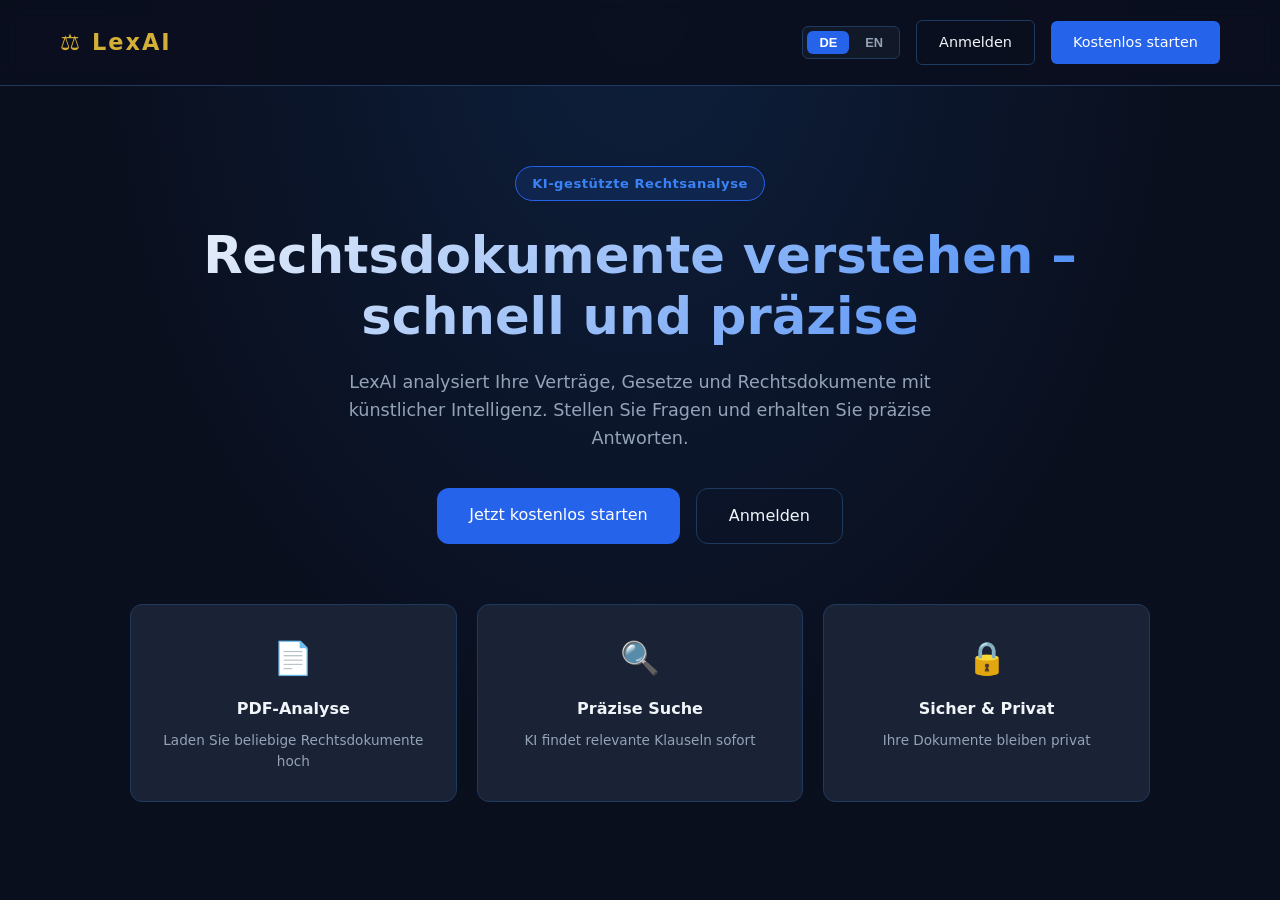
==== templates/index.html @ 5c476d56 "feat: LexAI v1.0 - Legal Document Assistant." ====
<!doctype html>
<html lang="de">
  <head>
    <meta charset="UTF-8" />
    <meta name="viewport" content="width=device-width, initial-scale=1.0" />
    <title>LexAI – Legal Document Assistant</title>
    <link rel="stylesheet" href="/static/css/style.css" />
  </head>
  <body class="landing-page">
    <nav class="nav">
      <div class="nav-logo">
        <span>⚖️</span>
        <span>LexAI</span>
      </div>
      <div class="nav-actions">
        <div class="lang-switcher">
          <button onclick="setLang('de')" id="btn-de" class="lang-btn active">
            DE
          </button>
          <button onclick="setLang('en')" id="btn-en" class="lang-btn">
            EN
          </button>
        </div>
        <a
          href="/login"
          class="btn-outline"
          data-de="Anmelden"
          data-en="Sign In"
          >Anmelden</a
        >
        <a
          href="/register"
          class="btn-primary"
          data-de="Kostenlos starten"
          data-en="Start for Free"
          >Kostenlos starten</a
        >
      </div>
    </nav>

    <main class="hero">
      <div class="hero-content">
        <span
          class="hero-badge"
          data-de="KI-gestützte Rechtsanalyse"
          data-en="AI-Powered Legal Analysis"
        >
          KI-gestützte Rechtsanalyse
        </span>
        <h1
          data-de="Rechtsdokumente verstehen – schnell und präzise"
          data-en="Understand Legal Documents – Fast and Precise"
        >
          Rechtsdokumente verstehen –<br />schnell und präzise
        </h1>
        <p
          data-de="LexAI analysiert Ihre Verträge, Gesetze und Rechtsdokumente mit künstlicher Intelligenz. Stellen Sie Fragen und erhalten Sie präzise Antworten."
          data-en="LexAI analyzes your contracts, laws, and legal documents with artificial intelligence. Ask questions and get precise answers."
        >
          LexAI analysiert Ihre Verträge, Gesetze und Rechtsdokumente mit
          künstlicher Intelligenz.
        </p>
        <div class="hero-actions">
          <a
            href="/register"
            class="btn-primary btn-large"
            data-de="Jetzt kostenlos starten"
            data-en="Start for Free Now"
          >
            Jetzt kostenlos starten
          </a>
          <a
            href="/login"
            class="btn-outline btn-large"
            data-de="Anmelden"
            data-en="Sign In"
            >Anmelden</a
          >
        </div>
      </div>

      <div class="hero-features">
        <div class="feature-card">
          <span class="feature-icon">📄</span>
          <h3 data-de="PDF-Analyse" data-en="PDF Analysis">PDF-Analyse</h3>
          <p
            data-de="Laden Sie beliebige Rechtsdokumente hoch"
            data-en="Upload any legal documents"
          >
            Laden Sie beliebige Rechtsdokumente hoch
          </p>
        </div>
        <div class="feature-card">
          <span class="feature-icon">🔍</span>
          <h3 data-de="Präzise Suche" data-en="Precise Search">
            Präzise Suche
          </h3>
          <p
            data-de="KI findet relevante Klauseln sofort"
            data-en="AI finds relevant clauses instantly"
          >
            KI findet relevante Klauseln sofort
          </p>
        </div>
        <div class="feature-card">
          <span class="feature-icon">🔒</span>
          <h3 data-de="Sicher & Privat" data-en="Secure & Private">
            Sicher & Privat
          </h3>
          <p
            data-de="Ihre Dokumente bleiben privat"
            data-en="Your documents stay private"
          >
            Ihre Dokumente bleiben privat
          </p>
        </div>
      </div>
    </main>

    <script src="/static/js/i18n.js"></script>
    <script>
      // إذا المستخدم مسجّل دخول، روّحه للـ Dashboard
      const token = localStorage.getItem("lexai_token");
      if (token) window.location.href = "/dashboard";
    </script>
  </body>
</html>
---- static/css/style.css ----
/* ═══════════════════════════════════════
   CSS Variables & Reset
═══════════════════════════════════════ */
:root {
  --bg-primary: #0a0f1e;
  --bg-secondary: #111827;
  --bg-card: #1a2235;
  --bg-hover: #1e2d45;
  --border: #1e3a5f;
  --accent: #2563eb;
  --accent-hover: #1d4ed8;
  --accent-light: #3b82f6;
  --text-primary: #f1f5f9;
  --text-secondary: #94a3b8;
  --text-muted: #475569;
  --success: #10b981;
  --error: #ef4444;
  --warning: #f59e0b;
  --gold: #d4af37;
  --radius-sm: 6px;
  --radius-md: 12px;
  --radius-lg: 20px;
  --shadow: 0 4px 24px rgba(0, 0, 0, 0.4);
  --font: "Segoe UI", system-ui, sans-serif;
}

*,
*::before,
*::after {
  margin: 0;
  padding: 0;
  box-sizing: border-box;
}

body {
  font-family: var(--font);
  background: var(--bg-primary);
  color: var(--text-primary);
  min-height: 100vh;
  line-height: 1.6;
}

/* ═══════════════════════════════════════
   Buttons
═══════════════════════════════════════ */
.btn-primary {
  background: var(--accent);
  color: white;
  padding: 10px 22px;
  border-radius: var(--radius-sm);
  border: none;
  cursor: pointer;
  font-size: 0.9rem;
  font-weight: 500;
  text-decoration: none;
  display: inline-block;
  transition:
    background 0.2s,
    transform 0.1s;
}
.btn-primary:hover {
  background: var(--accent-hover);
}
.btn-primary:active {
  transform: scale(0.98);
}
.btn-primary.btn-full {
  width: 100%;
  text-align: center;
  padding: 13px;
}
.btn-primary.btn-large {
  padding: 14px 32px;
  font-size: 1rem;
  border-radius: var(--radius-md);
}

.btn-outline {
  background: transparent;
  color: var(--text-primary);
  padding: 10px 22px;
  border-radius: var(--radius-sm);
  border: 1px solid var(--border);
  cursor: pointer;
  font-size: 0.9rem;
  text-decoration: none;
  display: inline-block;
  transition:
    border-color 0.2s,
    background 0.2s;
}
.btn-outline:hover {
  border-color: var(--accent-light);
  background: var(--bg-hover);
}
.btn-outline.btn-large {
  padding: 14px 32px;
  font-size: 1rem;
  border-radius: var(--radius-md);
}

/* ═══════════════════════════════════════
   Language Switcher
═══════════════════════════════════════ */
.lang-switcher {
  display: flex;
  gap: 4px;
  background: var(--bg-secondary);
  padding: 4px;
  border-radius: var(--radius-sm);
  border: 1px solid var(--border);
}
.lang-btn {
  background: transparent;
  border: none;
  color: var(--text-secondary);
  padding: 4px 12px;
  border-radius: var(--radius-sm);
  cursor: pointer;
  font-size: 0.8rem;
  font-weight: 600;
  transition: all 0.2s;
}
.lang-btn.active {
  background: var(--accent);
  color: white;
}

/* ═══════════════════════════════════════
   Auth Pages
═══════════════════════════════════════ */
.auth-page {
  display: flex;
  align-items: center;
  justify-content: center;
  min-height: 100vh;
  background: radial-gradient(
    ellipse at top,
    #0d1f3c 0%,
    var(--bg-primary) 70%
  );
}

.auth-container {
  width: 100%;
  max-width: 420px;
  padding: 24px;
}

.auth-logo {
  text-align: center;
  margin-bottom: 32px;
}
.auth-logo .logo-icon {
  font-size: 3rem;
  display: block;
  margin-bottom: 8px;
}
.auth-logo h1 {
  font-size: 2rem;
  font-weight: 700;
  color: var(--gold);
  letter-spacing: 2px;
}
.auth-subtitle {
  color: var(--text-secondary);
  font-size: 0.9rem;
  margin-top: 6px;
}

.auth-card {
  background: var(--bg-card);
  border-radius: var(--radius-lg);
  padding: 32px;
  border: 1px solid var(--border);
  box-shadow: var(--shadow);
}

.auth-card h2 {
  font-size: 1.4rem;
  margin-bottom: 24px;
  color: var(--text-primary);
}

.auth-card .lang-switcher {
  margin-bottom: 20px;
}

/* Form */
.form-group {
  margin-bottom: 18px;
}
.form-group label {
  display: block;
  font-size: 0.85rem;
  color: var(--text-secondary);
  margin-bottom: 6px;
  font-weight: 500;
}
.form-group input,
.form-group select {
  width: 100%;
  background: var(--bg-secondary);
  border: 1px solid var(--border);
  border-radius: var(--radius-sm);
  padding: 11px 14px;
  color: var(--text-primary);
  font-size: 0.95rem;
  outline: none;
  transition: border-color 0.2s;
}
.form-group input:focus,
.form-group select:focus {
  border-color: var(--accent-light);
}
.form-group small {
  color: var(--text-muted);
  font-size: 0.78rem;
  margin-top: 4px;
  display: block;
}

.input-password {
  position: relative;
}
.input-password input {
  padding-right: 44px;
}
.toggle-pass {
  position: absolute;
  right: 12px;
  top: 50%;
  transform: translateY(-50%);
  background: none;
  border: none;
  cursor: pointer;
  font-size: 1rem;
}

.auth-link {
  text-align: center;
  margin-top: 20px;
  font-size: 0.88rem;
  color: var(--text-secondary);
}
.auth-link a {
  color: var(--accent-light);
  text-decoration: none;
  margin-right: 4px;
}

/* Alerts */
.alert {
  padding: 12px 16px;
  border-radius: var(--radius-sm);
  font-size: 0.88rem;
  margin-bottom: 16px;
}
.alert-error {
  background: rgba(239, 68, 68, 0.15);
  border: 1px solid var(--error);
  color: #fca5a5;
}
.alert-success {
  background: rgba(16, 185, 129, 0.15);
  border: 1px solid var(--success);
  color: #6ee7b7;
}
.hidden {
  display: none !important;
}

/* ═══════════════════════════════════════
   Landing Page
═══════════════════════════════════════ */
.landing-page {
  background: radial-gradient(
    ellipse at top,
    #0d1f3c 0%,
    var(--bg-primary) 60%
  );
}

.nav {
  display: flex;
  align-items: center;
  justify-content: space-between;
  padding: 20px 60px;
  border-bottom: 1px solid var(--border);
  position: sticky;
  top: 0;
  background: rgba(10, 15, 30, 0.9);
  backdrop-filter: blur(10px);
  z-index: 100;
}
.nav-logo {
  display: flex;
  align-items: center;
  gap: 10px;
  font-size: 1.4rem;
  font-weight: 700;
  color: var(--gold);
  letter-spacing: 2px;
}
.nav-actions {
  display: flex;
  align-items: center;
  gap: 16px;
}

.hero {
  max-width: 1100px;
  margin: 0 auto;
  padding: 80px 40px;
}
.hero-content {
  text-align: center;
  margin-bottom: 60px;
}

.hero-badge {
  display: inline-block;
  background: rgba(37, 99, 235, 0.15);
  border: 1px solid var(--accent);
  color: var(--accent-light);
  padding: 6px 16px;
  border-radius: 100px;
  font-size: 0.82rem;
  font-weight: 600;
  margin-bottom: 24px;
  letter-spacing: 0.5px;
}

.hero-content h1 {
  font-size: 3.2rem;
  font-weight: 800;
  line-height: 1.2;
  margin-bottom: 20px;
  background: linear-gradient(135deg, var(--text-primary), var(--accent-light));
  -webkit-background-clip: text;
  -webkit-text-fill-color: transparent;
}
.hero-content p {
  font-size: 1.1rem;
  color: var(--text-secondary);
  max-width: 600px;
  margin: 0 auto 36px;
}
.hero-actions {
  display: flex;
  gap: 16px;
  justify-content: center;
  flex-wrap: wrap;
}

.hero-features {
  display: grid;
  grid-template-columns: repeat(3, 1fr);
  gap: 20px;
}
.feature-card {
  background: var(--bg-card);
  border: 1px solid var(--border);
  border-radius: var(--radius-md);
  padding: 28px;
  text-align: center;
  transition:
    border-color 0.2s,
    transform 0.2s;
}
.feature-card:hover {
  border-color: var(--accent);
  transform: translateY(-3px);
}
.feature-icon {
  font-size: 2rem;
  display: block;
  margin-bottom: 12px;
}
.feature-card h3 {
  font-size: 1rem;
  margin-bottom: 8px;
}
.feature-card p {
  font-size: 0.85rem;
  color: var(--text-secondary);
}

/* ═══════════════════════════════════════
   Dashboard
═══════════════════════════════════════ */
.dashboard-page {
  display: flex;
  height: 100vh;
  overflow: hidden;
}

/* Sidebar */
.sidebar {
  width: 280px;
  min-width: 280px;
  background: var(--bg-secondary);
  border-right: 1px solid var(--border);
  display: flex;
  flex-direction: column;
  height: 100vh;
  overflow: hidden;
}

.sidebar-logo {
  display: flex;
  align-items: center;
  gap: 10px;
  padding: 20px 20px 16px;
  font-size: 1.2rem;
  font-weight: 700;
  color: var(--gold);
  letter-spacing: 2px;
  border-bottom: 1px solid var(--border);
}

.sidebar-section {
  padding: 16px 12px;
}

.btn-new-chat {
  display: flex;
  align-items: center;
  gap: 8px;
  width: 100%;
  background: var(--accent);
  border: none;
  border-radius: var(--radius-sm);
  padding: 10px 16px;
  color: white;
  cursor: pointer;
  font-size: 0.9rem;
  font-weight: 500;
  transition: background 0.2s;
}
.btn-new-chat:hover {
  background: var(--accent-hover);
}

.sidebar-label {
  font-size: 0.72rem;
  font-weight: 600;
  color: var(--text-muted);
  text-transform: uppercase;
  letter-spacing: 1px;
  margin-bottom: 8px;
}

.session-item {
  display: flex;
  align-items: center;
  gap: 8px;
  padding: 9px 12px;
  border-radius: var(--radius-sm);
  cursor: pointer;
  transition: background 0.15s;
  font-size: 0.85rem;
}
.session-item:hover {
  background: var(--bg-hover);
}
.session-item.active {
  background: var(--bg-hover);
  border-right: 2px solid var(--accent);
}
.session-icon {
  font-size: 0.9rem;
  opacity: 0.7;
}
.session-title {
  flex: 1;
  overflow: hidden;
  text-overflow: ellipsis;
  white-space: nowrap;
}
.btn-del-session {
  background: none;
  border: none;
  color: var(--text-muted);
  cursor: pointer;
  font-size: 1rem;
  opacity: 0;
  transition: opacity 0.15s;
}
.session-item:hover .btn-del-session {
  opacity: 1;
}
.no-sessions {
  color: var(--text-muted);
  font-size: 0.82rem;
  padding: 4px 12px;
}

.sidebar-footer {
  margin-top: auto;
  padding: 16px;
  border-top: 1px solid var(--border);
}
.user-info {
  display: flex;
  align-items: center;
  gap: 10px;
  margin-bottom: 12px;
}
.user-avatar {
  font-size: 1.5rem;
}
.user-name {
  font-size: 0.88rem;
  font-weight: 600;
}
.user-email {
  font-size: 0.75rem;
  color: var(--text-muted);
}

.sidebar-actions {
  display: flex;
  align-items: center;
  gap: 6px;
}
.lang-btn-sm {
  background: var(--bg-card);
  border: 1px solid var(--border);
  color: var(--text-secondary);
  padding: 4px 10px;
  border-radius: var(--radius-sm);
  cursor: pointer;
  font-size: 0.75rem;
  font-weight: 600;
  transition: all 0.2s;
}
.lang-btn-sm.active {
  background: var(--accent);
  color: white;
  border-color: var(--accent);
}
.btn-logout {
  background: var(--bg-card);
  border: 1px solid var(--border);
  color: var(--error);
  padding: 5px 10px;
  border-radius: var(--radius-sm);
  cursor: pointer;
  font-size: 0.9rem;
  margin-right: auto;
  transition: background 0.2s;
}
.btn-logout:hover {
  background: rgba(239, 68, 68, 0.1);
}

/* Main Content */
.main-content {
  flex: 1;
  display: flex;
  overflow: hidden;
}

/* Documents Panel */
.docs-panel {
  width: 300px;
  min-width: 300px;
  background: var(--bg-card);
  border-right: 1px solid var(--border);
  display: flex;
  flex-direction: column;
  overflow: hidden;
}

.docs-header {
  display: flex;
  align-items: center;
  gap: 8px;
  padding: 16px;
  border-bottom: 1px solid var(--border);
}
.docs-header h3 {
  flex: 1;
  font-size: 0.95rem;
}

.btn-upload {
  display: flex;
  align-items: center;
  gap: 4px;
  background: var(--accent);
  color: white;
  padding: 6px 14px;
  border-radius: var(--radius-sm);
  cursor: pointer;
  font-size: 0.8rem;
  font-weight: 500;
  transition: background 0.2s;
}
.btn-upload:hover {
  background: var(--accent-hover);
}

.upload-progress {
  padding: 12px 16px;
  border-bottom: 1px solid var(--border);
}
.progress-bar {
  background: var(--bg-secondary);
  border-radius: 100px;
  height: 4px;
  overflow: hidden;
  margin-bottom: 6px;
}
.progress-fill {
  background: var(--accent);
  height: 100%;
  width: 0%;
  transition: width 0.4s ease;
  border-radius: 100px;
}
#progress-text {
  font-size: 0.78rem;
  color: var(--text-secondary);
}

.documents-list {
  flex: 1;
  overflow-y: auto;
  padding: 8px;
}

.doc-item {
  display: flex;
  align-items: center;
  justify-content: space-between;
  padding: 10px 12px;
  border-radius: var(--radius-sm);
  margin-bottom: 4px;
  transition: background 0.15s;
}
.doc-item:hover {
  background: var(--bg-hover);
}
.doc-info {
  display: flex;
  align-items: center;
  gap: 10px;
  flex: 1;
  overflow: hidden;
}
.doc-icon {
  font-size: 1.2rem;
}
.doc-name {
  font-size: 0.82rem;
  white-space: nowrap;
  overflow: hidden;
  text-overflow: ellipsis;
}
.doc-meta {
  font-size: 0.72rem;
  color: var(--text-muted);
  margin-top: 2px;
}
.btn-delete {
  background: none;
  border: none;
  cursor: pointer;
  font-size: 1rem;
  opacity: 0;
  transition: opacity 0.15s;
  padding: 4px;
}
.doc-item:hover .btn-delete {
  opacity: 1;
}

.empty-state {
  text-align: center;
  padding: 40px 20px;
  color: var(--text-muted);
  font-size: 0.85rem;
}
.empty-state span {
  font-size: 2rem;
  display: block;
  margin-bottom: 8px;
  opacity: 0.5;
}

/* Chat Panel */
.chat-panel {
  flex: 1;
  display: flex;
  flex-direction: column;
  overflow: hidden;
}

.chat-header {
  display: flex;
  align-items: center;
  justify-content: space-between;
  padding: 16px 24px;
  border-bottom: 1px solid var(--border);
}
.chat-header h2 {
  font-size: 1rem;
  font-weight: 600;
}
.powered-by {
  font-size: 0.75rem;
  color: var(--text-muted);
}

.chat-messages {
  flex: 1;
  overflow-y: auto;
  padding: 24px;
  scrollbar-width: thin;
  scrollbar-color: var(--border) transparent;
}

.welcome-message {
  text-align: center;
  padding: 60px 20px;
  color: var(--text-secondary);
}
.welcome-icon {
  font-size: 3rem;
  display: block;
  margin-bottom: 16px;
}
.welcome-message h3 {
  font-size: 1.2rem;
  margin-bottom: 8px;
  color: var(--text-primary);
}
.welcome-message p {
  font-size: 0.9rem;
}

/* Messages */
.message {
  display: flex;
  margin-bottom: 20px;
}
.user-message {
  justify-content: flex-end;
}
.assistant-message {
  justify-content: flex-start;
}

.message-bubble {
  max-width: 72%;
  padding: 14px 18px;
  border-radius: var(--radius-md);
  font-size: 0.92rem;
  line-height: 1.7;
}
.user-message .message-bubble {
  background: var(--accent);
  border-radius: var(--radius-md) var(--radius-md) 4px var(--radius-md);
}
.assistant-message .message-bubble {
  background: var(--bg-card);
  border: 1px solid var(--border);
  border-radius: var(--radius-md) var(--radius-md) var(--radius-md) 4px;
}

.sources {
  display: flex;
  align-items: center;
  gap: 6px;
  margin-top: 10px;
  padding-top: 10px;
  border-top: 1px solid var(--border);
  font-size: 0.75rem;
  color: var(--accent-light);
}

/* Typing */
.typing-dots {
  display: flex;
  gap: 4px;
  padding: 4px 0;
}
.typing-dots span {
  width: 6px;
  height: 6px;
  background: var(--text-muted);
  border-radius: 50%;
  animation: typing 1.2s infinite;
}
.typing-dots span:nth-child(2) {
  animation-delay: 0.2s;
}
.typing-dots span:nth-child(3) {
  animation-delay: 0.4s;
}
@keyframes typing {
  0%,
  100% {
    opacity: 0.3;
    transform: scale(0.8);
  }
  50% {
    opacity: 1;
    transform: scale(1.1);
  }
}

/* Chat Input */
.chat-input-area {
  padding: 16px 24px;
  border-top: 1px solid var(--border);
  background: var(--bg-secondary);
}
.input-wrapper {
  display: flex;
  align-items: flex-end;
  gap: 10px;
  background: var(--bg-card);
  border: 1px solid var(--border);
  border-radius: var(--radius-md);
  padding: 10px 14px;
  transition: border-color 0.2s;
}
.input-wrapper:focus-within {
  border-color: var(--accent-light);
}

#question-input {
  flex: 1;
  background: none;
  border: none;
  color: var(--text-primary);
  font-size: 0.95rem;
  resize: none;
  outline: none;
  max-height: 150px;
  font-family: var(--font);
  line-height: 1.5;
}
#send-btn {
  background: var(--accent);
  border: none;
  border-radius: var(--radius-sm);
  width: 36px;
  height: 36px;
  cursor: pointer;
  color: white;
  font-size: 1rem;
  transition: background 0.2s;
  flex-shrink: 0;
}
#send-btn:hover {
  background: var(--accent-hover);
}
#send-btn:disabled {
  background: var(--text-muted);
  cursor: not-allowed;
}

.disclaimer {
  font-size: 0.72rem;
  color: var(--text-muted);
  text-align: center;
  margin-top: 8px;
}

/* ═══════════════════════════════════════
   Responsive
═══════════════════════════════════════ */
@media (max-width: 1024px) {
  .docs-panel {
    width: 240px;
    min-width: 240px;
  }
  .sidebar {
    width: 240px;
    min-width: 240px;
  }
}
@media (max-width: 768px) {
  .hero-content h1 {
    font-size: 2rem;
  }
  .hero-features {
    grid-template-columns: 1fr;
  }
  .nav {
    padding: 16px 24px;
  }
  .docs-panel {
    display: none;
  }
  .sidebar {
    width: 100%;
    position: absolute;
    z-index: 50;
  }
}
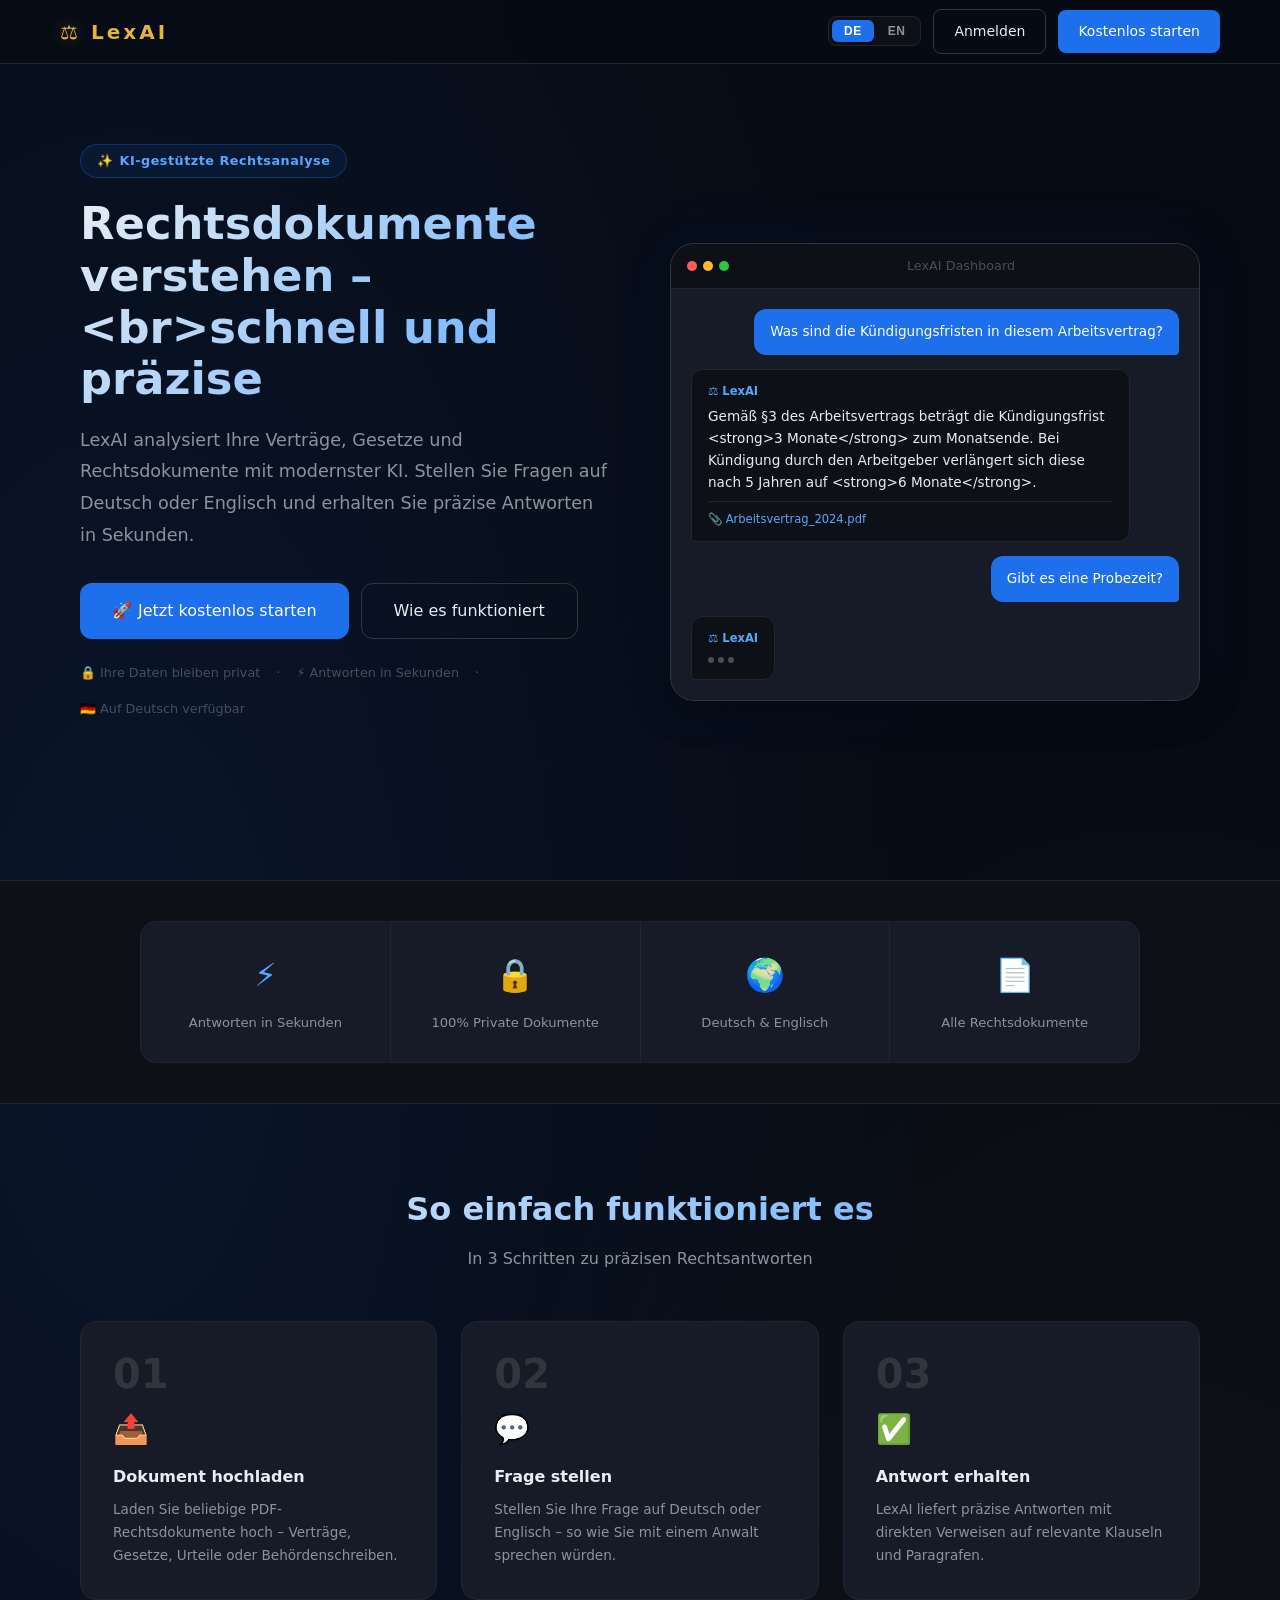
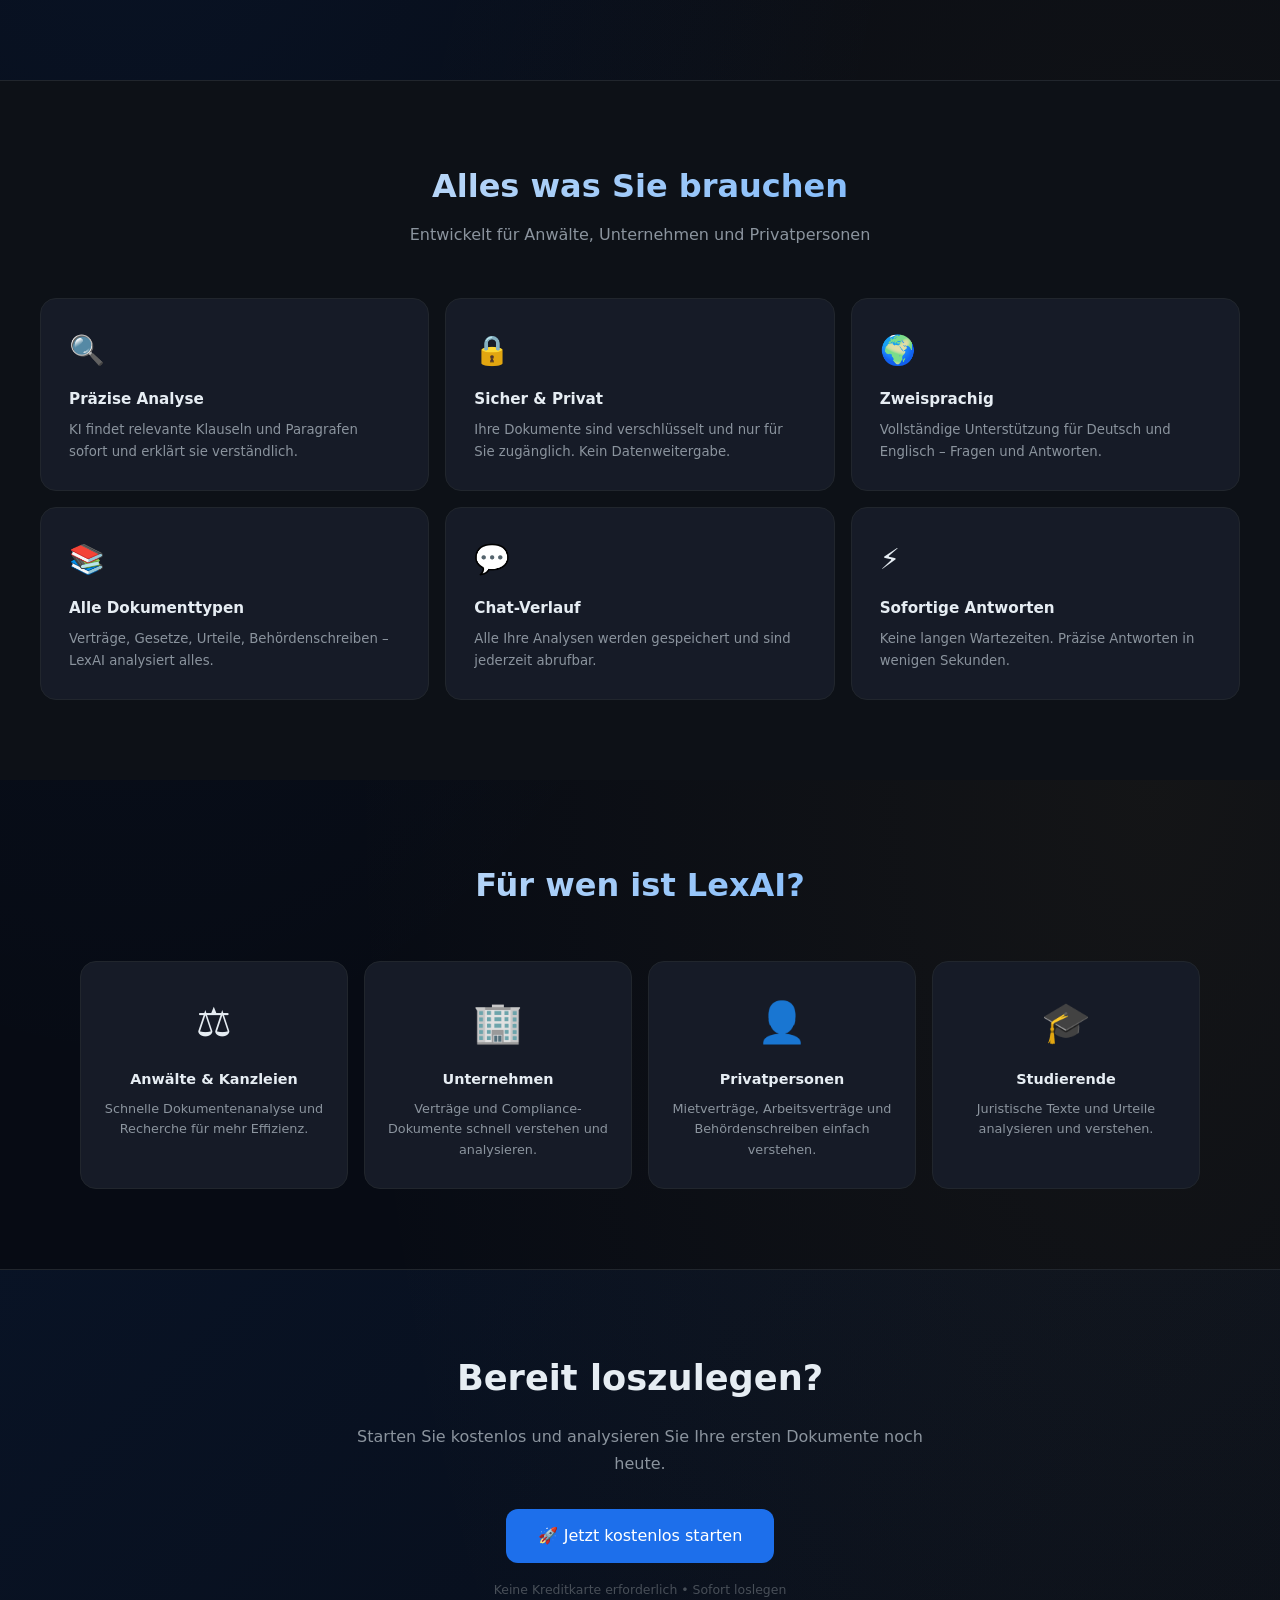
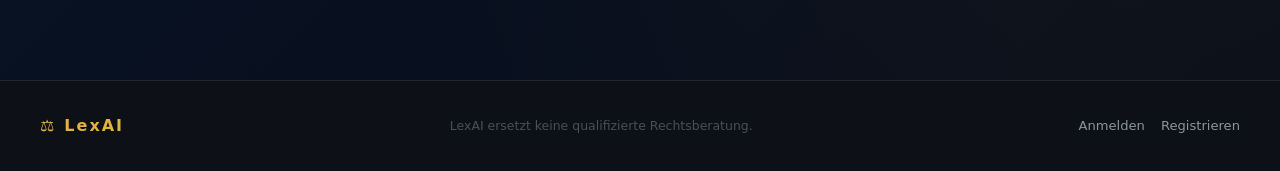
==== commit 6c81609f: "feat: new professional landing page" ====
--- a/templates/index.html
+++ b/templates/index.html
@@ -3,15 +3,21 @@
   <head>
     <meta charset="UTF-8" />
     <meta name="viewport" content="width=device-width, initial-scale=1.0" />
-    <title>LexAI – Legal Document Assistant</title>
+    <title>LexAI – KI-gestützte Rechtsanalyse</title>
+    <meta
+      name="description"
+      content="LexAI analysiert Ihre Rechtsdokumente mit KI. Stellen Sie Fragen zu Verträgen, Gesetzen und rechtlichen Dokumenten."
+    />
     <link rel="stylesheet" href="/static/css/style.css" />
+    <link rel="icon" href="/favicon.ico" />
   </head>
   <body class="landing-page">
+    <!-- ═══ NAV ═══ -->
     <nav class="nav">
-      <div class="nav-logo">
+      <a class="nav-logo" href="/">
         <span>⚖️</span>
         <span>LexAI</span>
-      </div>
+      </a>
       <div class="nav-actions">
         <div class="lang-switcher">
           <button onclick="setLang('de')" id="btn-de" class="lang-btn active">
@@ -38,84 +44,418 @@
       </div>
     </nav>
 
-    <main class="hero">
+    <!-- ═══ HERO ═══ -->
+    <section class="hero">
       <div class="hero-content">
-        <span
-          class="hero-badge"
-          data-de="KI-gestützte Rechtsanalyse"
-          data-en="AI-Powered Legal Analysis"
-        >
-          KI-gestützte Rechtsanalyse
-        </span>
+        <div class="hero-badge">
+          <span>✨</span>
+          <span
+            data-de="KI-gestützte Rechtsanalyse"
+            data-en="AI-Powered Legal Analysis"
+          >
+            KI-gestützte Rechtsanalyse
+          </span>
+        </div>
+
         <h1
-          data-de="Rechtsdokumente verstehen – schnell und präzise"
-          data-en="Understand Legal Documents – Fast and Precise"
+          data-de="Rechtsdokumente verstehen –<br>schnell und präzise"
+          data-en="Understand Legal Documents –<br>Fast and Precise"
         >
           Rechtsdokumente verstehen –<br />schnell und präzise
         </h1>
-        <p
-          data-de="LexAI analysiert Ihre Verträge, Gesetze und Rechtsdokumente mit künstlicher Intelligenz. Stellen Sie Fragen und erhalten Sie präzise Antworten."
-          data-en="LexAI analyzes your contracts, laws, and legal documents with artificial intelligence. Ask questions and get precise answers."
+
+        <p
+          data-de="LexAI analysiert Ihre Verträge, Gesetze und Rechtsdokumente mit modernster KI. Stellen Sie Fragen auf Deutsch oder Englisch und erhalten Sie präzise Antworten in Sekunden."
+          data-en="LexAI analyzes your contracts, laws, and legal documents with cutting-edge AI. Ask questions in German or English and get precise answers in seconds."
         >
           LexAI analysiert Ihre Verträge, Gesetze und Rechtsdokumente mit
-          künstlicher Intelligenz.
-        </p>
+          modernster KI. Stellen Sie Fragen auf Deutsch oder Englisch und
+          erhalten Sie präzise Antworten in Sekunden.
+        </p>
+
         <div class="hero-actions">
-          <a
-            href="/register"
-            class="btn-primary btn-large"
-            data-de="Jetzt kostenlos starten"
-            data-en="Start for Free Now"
-          >
-            Jetzt kostenlos starten
+          <a href="/register" class="btn-primary btn-large">
+            <span>🚀</span>
+            <span
+              data-de="Jetzt kostenlos starten"
+              data-en="Start for Free Now"
+            >
+              Jetzt kostenlos starten
+            </span>
           </a>
           <a
-            href="/login"
+            href="#how-it-works"
             class="btn-outline btn-large"
-            data-de="Anmelden"
-            data-en="Sign In"
-            >Anmelden</a
-          >
-        </div>
-      </div>
-
-      <div class="hero-features">
-        <div class="feature-card">
-          <span class="feature-icon">📄</span>
-          <h3 data-de="PDF-Analyse" data-en="PDF Analysis">PDF-Analyse</h3>
-          <p
-            data-de="Laden Sie beliebige Rechtsdokumente hoch"
-            data-en="Upload any legal documents"
-          >
-            Laden Sie beliebige Rechtsdokumente hoch
-          </p>
-        </div>
-        <div class="feature-card">
-          <span class="feature-icon">🔍</span>
-          <h3 data-de="Präzise Suche" data-en="Precise Search">
-            Präzise Suche
-          </h3>
-          <p
-            data-de="KI findet relevante Klauseln sofort"
-            data-en="AI finds relevant clauses instantly"
-          >
-            KI findet relevante Klauseln sofort
-          </p>
-        </div>
-        <div class="feature-card">
-          <span class="feature-icon">🔒</span>
+            data-de="Wie es funktioniert"
+            data-en="How it works"
+          >
+            Wie es funktioniert
+          </a>
+        </div>
+
+        <div class="hero-trust">
+          <span
+            data-de="🔒 Ihre Daten bleiben privat"
+            data-en="🔒 Your data stays private"
+          >
+            🔒 Ihre Daten bleiben privat
+          </span>
+          <span>·</span>
+          <span
+            data-de="⚡ Antworten in Sekunden"
+            data-en="⚡ Answers in seconds"
+          >
+            ⚡ Antworten in Sekunden
+          </span>
+          <span>·</span>
+          <span
+            data-de="🇩🇪 Auf Deutsch verfügbar"
+            data-en="🇩🇪 Available in German"
+          >
+            🇩🇪 Auf Deutsch verfügbar
+          </span>
+        </div>
+      </div>
+
+      <!-- Demo Preview -->
+      <div class="hero-demo">
+        <div class="demo-window">
+          <div class="demo-topbar">
+            <div class="demo-dots"><span></span><span></span><span></span></div>
+            <span class="demo-title">LexAI Dashboard</span>
+          </div>
+          <div class="demo-content">
+            <div class="demo-message user">
+              <span
+                data-de="Was sind die Kündigungsfristen in diesem Arbeitsvertrag?"
+                data-en="What are the notice periods in this employment contract?"
+              >
+                Was sind die Kündigungsfristen in diesem Arbeitsvertrag?
+              </span>
+            </div>
+            <div class="demo-message bot">
+              <div class="demo-bot-header">⚖️ LexAI</div>
+              <span
+                data-de="Gemäß §3 des Arbeitsvertrags beträgt die Kündigungsfrist <strong>3 Monate</strong> zum Monatsende. Bei Kündigung durch den Arbeitgeber verlängert sich diese nach 5 Jahren auf <strong>6 Monate</strong>."
+                data-en="According to §3 of the employment contract, the notice period is <strong>3 months</strong> to the end of the month. If terminated by the employer, this extends to <strong>6 months</strong> after 5 years."
+              >
+                Gemäß §3 des Arbeitsvertrags beträgt die Kündigungsfrist
+                <strong>3 Monate</strong> zum Monatsende.
+              </span>
+              <div class="demo-source">📎 Arbeitsvertrag_2024.pdf</div>
+            </div>
+            <div class="demo-message user">
+              <span
+                data-de="Gibt es eine Probezeit?"
+                data-en="Is there a probationary period?"
+              >
+                Gibt es eine Probezeit?
+              </span>
+            </div>
+            <div class="demo-message bot typing">
+              <div class="demo-bot-header">⚖️ LexAI</div>
+              <div class="demo-typing">
+                <span></span><span></span><span></span>
+              </div>
+            </div>
+          </div>
+        </div>
+      </div>
+    </section>
+
+    <!-- ═══ STATS ═══ -->
+    <section class="stats-section">
+      <div class="stats-grid">
+        <div class="stat-item">
+          <span class="stat-number">⚡</span>
+          <span
+            class="stat-label"
+            data-de="Antworten in Sekunden"
+            data-en="Answers in seconds"
+          >
+            Antworten in Sekunden
+          </span>
+        </div>
+        <div class="stat-item">
+          <span class="stat-number">🔒</span>
+          <span
+            class="stat-label"
+            data-de="100% Private Dokumente"
+            data-en="100% Private Documents"
+          >
+            100% Private Dokumente
+          </span>
+        </div>
+        <div class="stat-item">
+          <span class="stat-number">🌍</span>
+          <span
+            class="stat-label"
+            data-de="Deutsch & Englisch"
+            data-en="German & English"
+          >
+            Deutsch & Englisch
+          </span>
+        </div>
+        <div class="stat-item">
+          <span class="stat-number">📄</span>
+          <span
+            class="stat-label"
+            data-de="Alle Rechtsdokumente"
+            data-en="All Legal Documents"
+          >
+            Alle Rechtsdokumente
+          </span>
+        </div>
+      </div>
+    </section>
+
+    <!-- ═══ HOW IT WORKS ═══ -->
+    <section class="how-section" id="how-it-works">
+      <div class="section-header">
+        <h2 data-de="So einfach funktioniert es" data-en="It's this simple">
+          So einfach funktioniert es
+        </h2>
+        <p
+          data-de="In 3 Schritten zu präzisen Rechtsantworten"
+          data-en="3 steps to precise legal answers"
+        >
+          In 3 Schritten zu präzisen Rechtsantworten
+        </p>
+      </div>
+
+      <div class="steps-grid">
+        <div class="step-card">
+          <div class="step-number">01</div>
+          <div class="step-icon">📤</div>
+          <h3 data-de="Dokument hochladen" data-en="Upload Document">
+            Dokument hochladen
+          </h3>
+          <p
+            data-de="Laden Sie beliebige PDF-Rechtsdokumente hoch – Verträge, Gesetze, Urteile oder Behördenschreiben."
+            data-en="Upload any PDF legal documents – contracts, laws, judgments, or official letters."
+          >
+            Laden Sie beliebige PDF-Rechtsdokumente hoch.
+          </p>
+        </div>
+        <div class="step-card">
+          <div class="step-number">02</div>
+          <div class="step-icon">💬</div>
+          <h3 data-de="Frage stellen" data-en="Ask a Question">
+            Frage stellen
+          </h3>
+          <p
+            data-de="Stellen Sie Ihre Frage auf Deutsch oder Englisch – so wie Sie mit einem Anwalt sprechen würden."
+            data-en="Ask your question in German or English – just like talking to a lawyer."
+          >
+            Stellen Sie Ihre Frage auf Deutsch oder Englisch.
+          </p>
+        </div>
+        <div class="step-card">
+          <div class="step-number">03</div>
+          <div class="step-icon">✅</div>
+          <h3 data-de="Antwort erhalten" data-en="Get Your Answer">
+            Antwort erhalten
+          </h3>
+          <p
+            data-de="LexAI liefert präzise Antworten mit direkten Verweisen auf relevante Klauseln und Paragrafen."
+            data-en="LexAI delivers precise answers with direct references to relevant clauses and paragraphs."
+          >
+            LexAI liefert präzise Antworten mit Quellenangaben.
+          </p>
+        </div>
+      </div>
+    </section>
+
+    <!-- ═══ FEATURES ═══ -->
+    <section class="features-section">
+      <div class="section-header">
+        <h2 data-de="Alles was Sie brauchen" data-en="Everything you need">
+          Alles was Sie brauchen
+        </h2>
+        <p
+          data-de="Entwickelt für Anwälte, Unternehmen und Privatpersonen"
+          data-en="Built for lawyers, businesses, and individuals"
+        >
+          Entwickelt für Anwälte, Unternehmen und Privatpersonen
+        </p>
+      </div>
+
+      <div class="features-grid">
+        <div class="feature-card">
+          <div class="feature-icon">🔍</div>
+          <h3 data-de="Präzise Analyse" data-en="Precise Analysis">
+            Präzise Analyse
+          </h3>
+          <p
+            data-de="KI findet relevante Klauseln und Paragrafen sofort und erklärt sie verständlich."
+            data-en="AI finds relevant clauses and paragraphs instantly and explains them clearly."
+          >
+            KI findet relevante Klauseln sofort.
+          </p>
+        </div>
+        <div class="feature-card">
+          <div class="feature-icon">🔒</div>
           <h3 data-de="Sicher & Privat" data-en="Secure & Private">
             Sicher & Privat
           </h3>
           <p
-            data-de="Ihre Dokumente bleiben privat"
-            data-en="Your documents stay private"
-          >
-            Ihre Dokumente bleiben privat
-          </p>
-        </div>
-      </div>
-    </main>
+            data-de="Ihre Dokumente sind verschlüsselt und nur für Sie zugänglich. Kein Datenweitergabe."
+            data-en="Your documents are encrypted and only accessible to you. No data sharing."
+          >
+            Ihre Dokumente bleiben privat.
+          </p>
+        </div>
+        <div class="feature-card">
+          <div class="feature-icon">🌍</div>
+          <h3 data-de="Zweisprachig" data-en="Bilingual">Zweisprachig</h3>
+          <p
+            data-de="Vollständige Unterstützung für Deutsch und Englisch – Fragen und Antworten."
+            data-en="Full support for German and English – questions and answers."
+          >
+            Deutsch und Englisch vollständig unterstützt.
+          </p>
+        </div>
+        <div class="feature-card">
+          <div class="feature-icon">📚</div>
+          <h3 data-de="Alle Dokumenttypen" data-en="All Document Types">
+            Alle Dokumenttypen
+          </h3>
+          <p
+            data-de="Verträge, Gesetze, Urteile, Behördenschreiben – LexAI analysiert alles."
+            data-en="Contracts, laws, judgments, official letters – LexAI analyzes everything."
+          >
+            Verträge, Gesetze, Urteile und mehr.
+          </p>
+        </div>
+        <div class="feature-card">
+          <div class="feature-icon">💬</div>
+          <h3 data-de="Chat-Verlauf" data-en="Chat History">Chat-Verlauf</h3>
+          <p
+            data-de="Alle Ihre Analysen werden gespeichert und sind jederzeit abrufbar."
+            data-en="All your analyses are saved and accessible at any time."
+          >
+            Alle Analysen gespeichert und abrufbar.
+          </p>
+        </div>
+        <div class="feature-card">
+          <div class="feature-icon">⚡</div>
+          <h3 data-de="Sofortige Antworten" data-en="Instant Answers">
+            Sofortige Antworten
+          </h3>
+          <p
+            data-de="Keine langen Wartezeiten. Präzise Antworten in wenigen Sekunden."
+            data-en="No long waiting times. Precise answers in just a few seconds."
+          >
+            Präzise Antworten in Sekunden.
+          </p>
+        </div>
+      </div>
+    </section>
+
+    <!-- ═══ USE CASES ═══ -->
+    <section class="usecases-section">
+      <div class="section-header">
+        <h2 data-de="Für wen ist LexAI?" data-en="Who is LexAI for?">
+          Für wen ist LexAI?
+        </h2>
+      </div>
+      <div class="usecases-grid">
+        <div class="usecase-card">
+          <span class="usecase-icon">⚖️</span>
+          <h3 data-de="Anwälte & Kanzleien" data-en="Lawyers & Law Firms">
+            Anwälte & Kanzleien
+          </h3>
+          <p
+            data-de="Schnelle Dokumentenanalyse und Recherche für mehr Effizienz."
+            data-en="Fast document analysis and research for greater efficiency."
+          >
+            Schnelle Analyse für mehr Effizienz.
+          </p>
+        </div>
+        <div class="usecase-card">
+          <span class="usecase-icon">🏢</span>
+          <h3 data-de="Unternehmen" data-en="Businesses">Unternehmen</h3>
+          <p
+            data-de="Verträge und Compliance-Dokumente schnell verstehen und analysieren."
+            data-en="Quickly understand and analyze contracts and compliance documents."
+          >
+            Verträge schnell verstehen.
+          </p>
+        </div>
+        <div class="usecase-card">
+          <span class="usecase-icon">👤</span>
+          <h3 data-de="Privatpersonen" data-en="Individuals">Privatpersonen</h3>
+          <p
+            data-de="Mietverträge, Arbeitsverträge und Behördenschreiben einfach verstehen."
+            data-en="Easily understand rental agreements, employment contracts, and official letters."
+          >
+            Mietverträge einfach verstehen.
+          </p>
+        </div>
+        <div class="usecase-card">
+          <span class="usecase-icon">🎓</span>
+          <h3 data-de="Studierende" data-en="Students">Studierende</h3>
+          <p
+            data-de="Juristische Texte und Urteile analysieren und verstehen."
+            data-en="Analyze and understand legal texts and judgments."
+          >
+            Juristische Texte verstehen.
+          </p>
+        </div>
+      </div>
+    </section>
+
+    <!-- ═══ CTA ═══ -->
+    <section class="cta-section">
+      <div class="cta-content">
+        <h2 data-de="Bereit loszulegen?" data-en="Ready to get started?">
+          Bereit loszulegen?
+        </h2>
+        <p
+          data-de="Starten Sie kostenlos und analysieren Sie Ihre ersten Dokumente noch heute."
+          data-en="Start for free and analyze your first documents today."
+        >
+          Starten Sie kostenlos und analysieren Sie Ihre ersten Dokumente noch
+          heute.
+        </p>
+        <a href="/register" class="btn-primary btn-large">
+          <span>🚀</span>
+          <span data-de="Jetzt kostenlos starten" data-en="Start for Free Now">
+            Jetzt kostenlos starten
+          </span>
+        </a>
+        <p
+          class="cta-note"
+          data-de="Keine Kreditkarte erforderlich • Sofort loslegen"
+          data-en="No credit card required • Start immediately"
+        >
+          Keine Kreditkarte erforderlich • Sofort loslegen
+        </p>
+      </div>
+    </section>
+
+    <!-- ═══ FOOTER ═══ -->
+    <footer class="footer">
+      <div class="footer-content">
+        <div class="footer-logo">
+          <span>⚖️</span>
+          <span>LexAI</span>
+        </div>
+        <p
+          class="footer-note"
+          data-de="LexAI ersetzt keine qualifizierte Rechtsberatung."
+          data-en="LexAI does not replace qualified legal advice."
+        >
+          LexAI ersetzt keine qualifizierte Rechtsberatung.
+        </p>
+        <div class="footer-links">
+          <a href="/login" data-de="Anmelden" data-en="Sign In">Anmelden</a>
+          <a href="/register" data-de="Registrieren" data-en="Register"
+            >Registrieren</a
+          >
+        </div>
+      </div>
+    </footer>
 
     <script src="/static/js/i18n.js"></script>
     <script>
--- a/static/css/style.css
+++ b/static/css/style.css
@@ -2,26 +2,36 @@
    CSS Variables & Reset
 ═══════════════════════════════════════ */
 :root {
-  --bg-primary: #0a0f1e;
-  --bg-secondary: #111827;
-  --bg-card: #1a2235;
-  --bg-hover: #1e2d45;
-  --border: #1e3a5f;
-  --accent: #2563eb;
-  --accent-hover: #1d4ed8;
-  --accent-light: #3b82f6;
-  --text-primary: #f1f5f9;
-  --text-secondary: #94a3b8;
-  --text-muted: #475569;
-  --success: #10b981;
-  --error: #ef4444;
-  --warning: #f59e0b;
-  --gold: #d4af37;
-  --radius-sm: 6px;
+  --bg-primary: #070b14;
+  --bg-secondary: #0d1117;
+  --bg-card: #161b27;
+  --bg-hover: #1c2333;
+  --bg-glass: rgba(22, 27, 39, 0.8);
+  --border: #21262d;
+  --border-light: #30363d;
+  --accent: #1d6feb;
+  --accent-hover: #1558c0;
+  --accent-light: #58a6ff;
+  --accent-glow: rgba(29, 111, 235, 0.15);
+  --text-primary: #e6edf3;
+  --text-secondary: #8b949e;
+  --text-muted: #484f58;
+  --success: #3fb950;
+  --error: #f85149;
+  --warning: #d29922;
+  --gold: #e3b341;
+  --gold-light: #f0d070;
+  --radius-sm: 8px;
   --radius-md: 12px;
-  --radius-lg: 20px;
-  --shadow: 0 4px 24px rgba(0, 0, 0, 0.4);
-  --font: "Segoe UI", system-ui, sans-serif;
+  --radius-lg: 16px;
+  --radius-xl: 24px;
+  --shadow-sm: 0 1px 3px rgba(0, 0, 0, 0.4);
+  --shadow-md: 0 4px 16px rgba(0, 0, 0, 0.5);
+  --shadow-lg: 0 8px 32px rgba(0, 0, 0, 0.6);
+  --shadow-glow: 0 0 20px rgba(29, 111, 235, 0.2);
+  --font: "Segoe UI", system-ui, -apple-system, sans-serif;
+  --font-mono: "Cascadia Code", "Fira Code", monospace;
+  --transition: 0.2s cubic-bezier(0.4, 0, 0.2, 1);
 }
 
 *,
@@ -32,12 +42,35 @@
   box-sizing: border-box;
 }
 
+html {
+  scroll-behavior: smooth;
+}
+
 body {
   font-family: var(--font);
   background: var(--bg-primary);
   color: var(--text-primary);
   min-height: 100vh;
   line-height: 1.6;
+  -webkit-font-smoothing: antialiased;
+}
+
+/* ═══════════════════════════════════════
+   Scrollbar
+═══════════════════════════════════════ */
+::-webkit-scrollbar {
+  width: 6px;
+  height: 6px;
+}
+::-webkit-scrollbar-track {
+  background: transparent;
+}
+::-webkit-scrollbar-thumb {
+  background: var(--border-light);
+  border-radius: 100px;
+}
+::-webkit-scrollbar-thumb:hover {
+  background: var(--text-muted);
 }
 
 /* ═══════════════════════════════════════
@@ -46,27 +79,30 @@
 .btn-primary {
   background: var(--accent);
   color: white;
-  padding: 10px 22px;
+  padding: 10px 20px;
   border-radius: var(--radius-sm);
   border: none;
   cursor: pointer;
-  font-size: 0.9rem;
+  font-size: 0.875rem;
   font-weight: 500;
   text-decoration: none;
-  display: inline-block;
-  transition:
-    background 0.2s,
-    transform 0.1s;
+  display: inline-flex;
+  align-items: center;
+  gap: 6px;
+  transition: var(--transition);
+  white-space: nowrap;
 }
 .btn-primary:hover {
   background: var(--accent-hover);
+  box-shadow: var(--shadow-glow);
+  transform: translateY(-1px);
 }
 .btn-primary:active {
-  transform: scale(0.98);
+  transform: translateY(0);
 }
 .btn-primary.btn-full {
   width: 100%;
-  text-align: center;
+  justify-content: center;
   padding: 13px;
 }
 .btn-primary.btn-large {
@@ -78,20 +114,22 @@
 .btn-outline {
   background: transparent;
   color: var(--text-primary);
-  padding: 10px 22px;
+  padding: 10px 20px;
   border-radius: var(--radius-sm);
-  border: 1px solid var(--border);
+  border: 1px solid var(--border-light);
   cursor: pointer;
-  font-size: 0.9rem;
+  font-size: 0.875rem;
   text-decoration: none;
-  display: inline-block;
-  transition:
-    border-color 0.2s,
-    background 0.2s;
+  display: inline-flex;
+  align-items: center;
+  gap: 6px;
+  transition: var(--transition);
+  white-space: nowrap;
 }
 .btn-outline:hover {
   border-color: var(--accent-light);
-  background: var(--bg-hover);
+  background: var(--accent-glow);
+  transform: translateY(-1px);
 }
 .btn-outline.btn-large {
   padding: 14px 32px;
@@ -104,9 +142,9 @@
 ═══════════════════════════════════════ */
 .lang-switcher {
   display: flex;
-  gap: 4px;
+  gap: 2px;
   background: var(--bg-secondary);
-  padding: 4px;
+  padding: 3px;
   border-radius: var(--radius-sm);
   border: 1px solid var(--border);
 }
@@ -115,15 +153,17 @@
   border: none;
   color: var(--text-secondary);
   padding: 4px 12px;
-  border-radius: var(--radius-sm);
+  border-radius: 6px;
   cursor: pointer;
-  font-size: 0.8rem;
+  font-size: 0.75rem;
   font-weight: 600;
-  transition: all 0.2s;
+  letter-spacing: 0.5px;
+  transition: var(--transition);
 }
 .lang-btn.active {
   background: var(--accent);
   color: white;
+  box-shadow: var(--shadow-sm);
 }
 
 /* ═══════════════════════════════════════
@@ -134,11 +174,18 @@
   align-items: center;
   justify-content: center;
   min-height: 100vh;
-  background: radial-gradient(
-    ellipse at top,
-    #0d1f3c 0%,
-    var(--bg-primary) 70%
-  );
+  background:
+    radial-gradient(
+      ellipse at 20% 50%,
+      rgba(29, 111, 235, 0.08) 0%,
+      transparent 60%
+    ),
+    radial-gradient(
+      ellipse at 80% 20%,
+      rgba(227, 179, 65, 0.05) 0%,
+      transparent 50%
+    ),
+    var(--bg-primary);
 }
 
 .auth-container {
@@ -154,30 +201,33 @@
 .auth-logo .logo-icon {
   font-size: 3rem;
   display: block;
-  margin-bottom: 8px;
+  margin-bottom: 12px;
+  filter: drop-shadow(0 0 20px rgba(227, 179, 65, 0.4));
 }
 .auth-logo h1 {
   font-size: 2rem;
   font-weight: 700;
   color: var(--gold);
-  letter-spacing: 2px;
+  letter-spacing: 3px;
 }
 .auth-subtitle {
   color: var(--text-secondary);
-  font-size: 0.9rem;
+  font-size: 0.875rem;
   margin-top: 6px;
 }
 
 .auth-card {
-  background: var(--bg-card);
-  border-radius: var(--radius-lg);
+  background: var(--bg-glass);
+  backdrop-filter: blur(20px);
+  border-radius: var(--radius-xl);
   padding: 32px;
-  border: 1px solid var(--border);
-  box-shadow: var(--shadow);
+  border: 1px solid var(--border-light);
+  box-shadow: var(--shadow-lg);
 }
 
 .auth-card h2 {
-  font-size: 1.4rem;
+  font-size: 1.25rem;
+  font-weight: 600;
   margin-bottom: 24px;
   color: var(--text-primary);
 }
@@ -188,14 +238,15 @@
 
 /* Form */
 .form-group {
-  margin-bottom: 18px;
+  margin-bottom: 16px;
 }
 .form-group label {
   display: block;
-  font-size: 0.85rem;
+  font-size: 0.8rem;
   color: var(--text-secondary);
   margin-bottom: 6px;
   font-weight: 500;
+  letter-spacing: 0.3px;
 }
 .form-group input,
 .form-group select {
@@ -203,19 +254,20 @@
   background: var(--bg-secondary);
   border: 1px solid var(--border);
   border-radius: var(--radius-sm);
-  padding: 11px 14px;
+  padding: 10px 14px;
   color: var(--text-primary);
-  font-size: 0.95rem;
+  font-size: 0.9rem;
   outline: none;
-  transition: border-color 0.2s;
+  transition: var(--transition);
 }
 .form-group input:focus,
 .form-group select:focus {
   border-color: var(--accent-light);
+  box-shadow: 0 0 0 3px var(--accent-glow);
 }
 .form-group small {
   color: var(--text-muted);
-  font-size: 0.78rem;
+  font-size: 0.75rem;
   margin-top: 4px;
   display: block;
 }
@@ -235,36 +287,47 @@
   border: none;
   cursor: pointer;
   font-size: 1rem;
+  opacity: 0.5;
+  transition: opacity 0.2s;
+}
+.toggle-pass:hover {
+  opacity: 1;
 }
 
 .auth-link {
   text-align: center;
   margin-top: 20px;
-  font-size: 0.88rem;
+  font-size: 0.85rem;
   color: var(--text-secondary);
 }
 .auth-link a {
   color: var(--accent-light);
   text-decoration: none;
-  margin-right: 4px;
+  font-weight: 500;
+}
+.auth-link a:hover {
+  text-decoration: underline;
 }
 
 /* Alerts */
 .alert {
   padding: 12px 16px;
   border-radius: var(--radius-sm);
-  font-size: 0.88rem;
+  font-size: 0.85rem;
   margin-bottom: 16px;
+  display: flex;
+  align-items: center;
+  gap: 8px;
 }
 .alert-error {
-  background: rgba(239, 68, 68, 0.15);
-  border: 1px solid var(--error);
-  color: #fca5a5;
+  background: rgba(248, 81, 73, 0.1);
+  border: 1px solid rgba(248, 81, 73, 0.3);
+  color: #ffa198;
 }
 .alert-success {
-  background: rgba(16, 185, 129, 0.15);
-  border: 1px solid var(--success);
-  color: #6ee7b7;
+  background: rgba(63, 185, 80, 0.1);
+  border: 1px solid rgba(63, 185, 80, 0.3);
+  color: #7ee787;
 }
 .hidden {
   display: none !important;
@@ -274,120 +337,190 @@
    Landing Page
 ═══════════════════════════════════════ */
 .landing-page {
-  background: radial-gradient(
-    ellipse at top,
-    #0d1f3c 0%,
-    var(--bg-primary) 60%
-  );
+  background:
+    radial-gradient(
+      ellipse at 10% 30%,
+      rgba(29, 111, 235, 0.1) 0%,
+      transparent 50%
+    ),
+    radial-gradient(
+      ellipse at 90% 70%,
+      rgba(227, 179, 65, 0.06) 0%,
+      transparent 50%
+    ),
+    var(--bg-primary);
 }
 
 .nav {
   display: flex;
   align-items: center;
   justify-content: space-between;
-  padding: 20px 60px;
+  padding: 0 60px;
+  height: 64px;
   border-bottom: 1px solid var(--border);
   position: sticky;
   top: 0;
-  background: rgba(10, 15, 30, 0.9);
-  backdrop-filter: blur(10px);
+  background: rgba(7, 11, 20, 0.85);
+  backdrop-filter: blur(20px);
   z-index: 100;
 }
 .nav-logo {
   display: flex;
   align-items: center;
   gap: 10px;
-  font-size: 1.4rem;
+  font-size: 1.25rem;
   font-weight: 700;
   color: var(--gold);
-  letter-spacing: 2px;
+  letter-spacing: 3px;
+  text-decoration: none;
+}
+.nav-logo span:first-child {
+  filter: drop-shadow(0 0 8px rgba(227, 179, 65, 0.4));
 }
 .nav-actions {
   display: flex;
   align-items: center;
-  gap: 16px;
-}
-
+  gap: 12px;
+}
+
+/* Hero */
 .hero {
   max-width: 1100px;
   margin: 0 auto;
-  padding: 80px 40px;
-}
+  padding: 100px 40px 80px;
+}
+
 .hero-content {
   text-align: center;
-  margin-bottom: 60px;
+  margin-bottom: 80px;
 }
 
 .hero-badge {
-  display: inline-block;
-  background: rgba(37, 99, 235, 0.15);
-  border: 1px solid var(--accent);
+  display: inline-flex;
+  align-items: center;
+  gap: 6px;
+  background: rgba(29, 111, 235, 0.1);
+  border: 1px solid rgba(29, 111, 235, 0.3);
   color: var(--accent-light);
   padding: 6px 16px;
   border-radius: 100px;
-  font-size: 0.82rem;
+  font-size: 0.8rem;
   font-weight: 600;
-  margin-bottom: 24px;
+  margin-bottom: 28px;
   letter-spacing: 0.5px;
 }
 
 .hero-content h1 {
-  font-size: 3.2rem;
+  font-size: 3.5rem;
   font-weight: 800;
-  line-height: 1.2;
+  line-height: 1.15;
   margin-bottom: 20px;
-  background: linear-gradient(135deg, var(--text-primary), var(--accent-light));
+  background: linear-gradient(
+    135deg,
+    var(--text-primary) 0%,
+    var(--accent-light) 100%
+  );
   -webkit-background-clip: text;
   -webkit-text-fill-color: transparent;
-}
+  background-clip: text;
+}
+
 .hero-content p {
   font-size: 1.1rem;
   color: var(--text-secondary);
-  max-width: 600px;
-  margin: 0 auto 36px;
-}
+  max-width: 580px;
+  margin: 0 auto 40px;
+  line-height: 1.8;
+}
+
 .hero-actions {
   display: flex;
-  gap: 16px;
+  gap: 12px;
   justify-content: center;
   flex-wrap: wrap;
 }
 
+/* Stats */
+.hero-stats {
+  display: grid;
+  grid-template-columns: repeat(3, 1fr);
+  gap: 1px;
+  background: var(--border);
+  border-radius: var(--radius-lg);
+  overflow: hidden;
+  margin-bottom: 60px;
+  border: 1px solid var(--border);
+}
+.stat-item {
+  background: var(--bg-card);
+  padding: 28px;
+  text-align: center;
+}
+.stat-number {
+  font-size: 2rem;
+  font-weight: 700;
+  color: var(--accent-light);
+  display: block;
+}
+.stat-label {
+  font-size: 0.82rem;
+  color: var(--text-secondary);
+  margin-top: 4px;
+}
+
+/* Features */
 .hero-features {
   display: grid;
   grid-template-columns: repeat(3, 1fr);
-  gap: 20px;
+  gap: 16px;
 }
 .feature-card {
   background: var(--bg-card);
   border: 1px solid var(--border);
-  border-radius: var(--radius-md);
+  border-radius: var(--radius-lg);
   padding: 28px;
-  text-align: center;
-  transition:
-    border-color 0.2s,
-    transform 0.2s;
+  transition: var(--transition);
+  position: relative;
+  overflow: hidden;
+}
+.feature-card::before {
+  content: "";
+  position: absolute;
+  top: 0;
+  left: 0;
+  right: 0;
+  height: 1px;
+  background: linear-gradient(90deg, transparent, var(--accent), transparent);
+  opacity: 0;
+  transition: opacity 0.3s;
 }
 .feature-card:hover {
-  border-color: var(--accent);
-  transform: translateY(-3px);
-}
+  border-color: var(--border-light);
+  transform: translateY(-4px);
+  box-shadow: var(--shadow-md);
+}
+.feature-card:hover::before {
+  opacity: 1;
+}
+
 .feature-icon {
-  font-size: 2rem;
+  font-size: 1.8rem;
   display: block;
-  margin-bottom: 12px;
+  margin-bottom: 14px;
 }
 .feature-card h3 {
-  font-size: 1rem;
+  font-size: 0.95rem;
+  font-weight: 600;
   margin-bottom: 8px;
 }
 .feature-card p {
-  font-size: 0.85rem;
-  color: var(--text-secondary);
+  font-size: 0.83rem;
+  color: var(--text-secondary);
+  line-height: 1.6;
 }
 
 /* ═══════════════════════════════════════
-   Dashboard
+   Dashboard Layout
 ═══════════════════════════════════════ */
 .dashboard-page {
   display: flex;
@@ -395,10 +528,10 @@
   overflow: hidden;
 }
 
-/* Sidebar */
+/* ── Sidebar ── */
 .sidebar {
-  width: 280px;
-  min-width: 280px;
+  width: 260px;
+  min-width: 260px;
   background: var(--bg-secondary);
   border-right: 1px solid var(--border);
   display: flex;
@@ -411,16 +544,22 @@
   display: flex;
   align-items: center;
   gap: 10px;
-  padding: 20px 20px 16px;
-  font-size: 1.2rem;
+  padding: 0 16px;
+  height: 56px;
+  font-size: 1.1rem;
   font-weight: 700;
   color: var(--gold);
   letter-spacing: 2px;
   border-bottom: 1px solid var(--border);
+  flex-shrink: 0;
+}
+.sidebar-logo span:first-child {
+  filter: drop-shadow(0 0 6px rgba(227, 179, 65, 0.4));
 }
 
 .sidebar-section {
-  padding: 16px 12px;
+  padding: 10px 8px;
+  flex-shrink: 0;
 }
 
 .btn-new-chat {
@@ -431,46 +570,58 @@
   background: var(--accent);
   border: none;
   border-radius: var(--radius-sm);
-  padding: 10px 16px;
+  padding: 9px 14px;
   color: white;
   cursor: pointer;
-  font-size: 0.9rem;
+  font-size: 0.875rem;
   font-weight: 500;
-  transition: background 0.2s;
+  transition: var(--transition);
 }
 .btn-new-chat:hover {
   background: var(--accent-hover);
+  box-shadow: var(--shadow-glow);
 }
 
 .sidebar-label {
-  font-size: 0.72rem;
+  font-size: 0.68rem;
   font-weight: 600;
   color: var(--text-muted);
   text-transform: uppercase;
   letter-spacing: 1px;
-  margin-bottom: 8px;
+  padding: 0 8px;
+  margin-bottom: 6px;
+}
+
+.sessions-wrapper {
+  flex: 1;
+  overflow-y: auto;
+  padding: 4px 8px;
 }
 
 .session-item {
   display: flex;
   align-items: center;
   gap: 8px;
-  padding: 9px 12px;
+  padding: 8px 10px;
   border-radius: var(--radius-sm);
   cursor: pointer;
-  transition: background 0.15s;
-  font-size: 0.85rem;
+  transition: var(--transition);
+  font-size: 0.82rem;
+  color: var(--text-secondary);
 }
 .session-item:hover {
   background: var(--bg-hover);
+  color: var(--text-primary);
 }
 .session-item.active {
   background: var(--bg-hover);
+  color: var(--text-primary);
   border-right: 2px solid var(--accent);
 }
 .session-icon {
-  font-size: 0.9rem;
-  opacity: 0.7;
+  font-size: 0.85rem;
+  opacity: 0.6;
+  flex-shrink: 0;
 }
 .session-title {
   flex: 1;
@@ -486,36 +637,58 @@
   font-size: 1rem;
   opacity: 0;
   transition: opacity 0.15s;
+  padding: 2px 4px;
+  border-radius: 4px;
+  line-height: 1;
 }
 .session-item:hover .btn-del-session {
   opacity: 1;
 }
+.btn-del-session:hover {
+  background: rgba(248, 81, 73, 0.15);
+  color: var(--error);
+}
 .no-sessions {
   color: var(--text-muted);
-  font-size: 0.82rem;
-  padding: 4px 12px;
+  font-size: 0.78rem;
+  padding: 8px 10px;
+  text-align: center;
 }
 
 .sidebar-footer {
   margin-top: auto;
-  padding: 16px;
+  padding: 12px;
   border-top: 1px solid var(--border);
+  flex-shrink: 0;
 }
 .user-info {
   display: flex;
   align-items: center;
   gap: 10px;
-  margin-bottom: 12px;
+  margin-bottom: 10px;
+  padding: 8px;
+  border-radius: var(--radius-sm);
+  background: var(--bg-card);
 }
 .user-avatar {
-  font-size: 1.5rem;
+  width: 32px;
+  height: 32px;
+  background: var(--accent-glow);
+  border: 1px solid var(--accent);
+  border-radius: 50%;
+  display: flex;
+  align-items: center;
+  justify-content: center;
+  font-size: 0.9rem;
+  flex-shrink: 0;
 }
 .user-name {
-  font-size: 0.88rem;
+  font-size: 0.82rem;
   font-weight: 600;
+  line-height: 1.3;
 }
 .user-email {
-  font-size: 0.75rem;
+  font-size: 0.7rem;
   color: var(--text-muted);
 }
 
@@ -531,9 +704,9 @@
   padding: 4px 10px;
   border-radius: var(--radius-sm);
   cursor: pointer;
-  font-size: 0.75rem;
+  font-size: 0.72rem;
   font-weight: 600;
-  transition: all 0.2s;
+  transition: var(--transition);
 }
 .lang-btn-sm.active {
   background: var(--accent);
@@ -543,29 +716,32 @@
 .btn-logout {
   background: var(--bg-card);
   border: 1px solid var(--border);
-  color: var(--error);
-  padding: 5px 10px;
+  color: var(--text-muted);
+  padding: 5px 8px;
   border-radius: var(--radius-sm);
   cursor: pointer;
-  font-size: 0.9rem;
+  font-size: 0.85rem;
   margin-right: auto;
-  transition: background 0.2s;
+  transition: var(--transition);
 }
 .btn-logout:hover {
-  background: rgba(239, 68, 68, 0.1);
-}
-
-/* Main Content */
+  background: rgba(248, 81, 73, 0.1);
+  color: var(--error);
+  border-color: var(--error);
+}
+
+/* ── Main Content ── */
 .main-content {
   flex: 1;
   display: flex;
   overflow: hidden;
-}
-
-/* Documents Panel */
+  min-width: 0;
+}
+
+/* ── Documents Panel ── */
 .docs-panel {
-  width: 300px;
-  min-width: 300px;
+  width: 280px;
+  min-width: 280px;
   background: var(--bg-card);
   border-right: 1px solid var(--border);
   display: flex;
@@ -577,68 +753,74 @@
   display: flex;
   align-items: center;
   gap: 8px;
-  padding: 16px;
+  padding: 0 14px;
+  height: 56px;
   border-bottom: 1px solid var(--border);
+  flex-shrink: 0;
 }
 .docs-header h3 {
   flex: 1;
-  font-size: 0.95rem;
+  font-size: 0.9rem;
+  font-weight: 600;
 }
 
 .btn-upload {
-  display: flex;
-  align-items: center;
-  gap: 4px;
+  display: inline-flex;
+  align-items: center;
+  gap: 5px;
   background: var(--accent);
   color: white;
-  padding: 6px 14px;
+  padding: 6px 12px;
   border-radius: var(--radius-sm);
   cursor: pointer;
-  font-size: 0.8rem;
+  font-size: 0.78rem;
   font-weight: 500;
-  transition: background 0.2s;
+  transition: var(--transition);
+  white-space: nowrap;
 }
 .btn-upload:hover {
   background: var(--accent-hover);
 }
 
 .upload-progress {
-  padding: 12px 16px;
+  padding: 10px 14px;
   border-bottom: 1px solid var(--border);
+  flex-shrink: 0;
 }
 .progress-bar {
   background: var(--bg-secondary);
   border-radius: 100px;
-  height: 4px;
+  height: 3px;
   overflow: hidden;
   margin-bottom: 6px;
 }
 .progress-fill {
-  background: var(--accent);
+  background: linear-gradient(90deg, var(--accent), var(--accent-light));
   height: 100%;
   width: 0%;
   transition: width 0.4s ease;
   border-radius: 100px;
 }
 #progress-text {
-  font-size: 0.78rem;
+  font-size: 0.75rem;
   color: var(--text-secondary);
 }
 
 .documents-list {
   flex: 1;
   overflow-y: auto;
-  padding: 8px;
+  padding: 6px;
 }
 
 .doc-item {
   display: flex;
   align-items: center;
   justify-content: space-between;
-  padding: 10px 12px;
+  padding: 9px 10px;
   border-radius: var(--radius-sm);
-  margin-bottom: 4px;
-  transition: background 0.15s;
+  margin-bottom: 2px;
+  transition: var(--transition);
+  cursor: default;
 }
 .doc-item:hover {
   background: var(--bg-hover);
@@ -651,100 +833,116 @@
   overflow: hidden;
 }
 .doc-icon {
-  font-size: 1.2rem;
+  font-size: 1.1rem;
+  flex-shrink: 0;
 }
 .doc-name {
-  font-size: 0.82rem;
+  font-size: 0.8rem;
   white-space: nowrap;
   overflow: hidden;
   text-overflow: ellipsis;
+  font-weight: 500;
 }
 .doc-meta {
-  font-size: 0.72rem;
+  font-size: 0.68rem;
   color: var(--text-muted);
-  margin-top: 2px;
+  margin-top: 1px;
 }
 .btn-delete {
   background: none;
   border: none;
   cursor: pointer;
-  font-size: 1rem;
+  font-size: 0.9rem;
   opacity: 0;
-  transition: opacity 0.15s;
-  padding: 4px;
+  transition: var(--transition);
+  padding: 4px 6px;
+  border-radius: var(--radius-sm);
 }
 .doc-item:hover .btn-delete {
   opacity: 1;
+}
+.btn-delete:hover {
+  background: rgba(248, 81, 73, 0.15);
 }
 
 .empty-state {
   text-align: center;
   padding: 40px 20px;
   color: var(--text-muted);
-  font-size: 0.85rem;
+  font-size: 0.82rem;
+  line-height: 1.8;
 }
 .empty-state span {
   font-size: 2rem;
   display: block;
-  margin-bottom: 8px;
-  opacity: 0.5;
-}
-
-/* Chat Panel */
+  margin-bottom: 10px;
+  opacity: 0.3;
+}
+
+/* ── Chat Panel ── */
 .chat-panel {
   flex: 1;
   display: flex;
   flex-direction: column;
   overflow: hidden;
+  min-width: 0;
 }
 
 .chat-header {
   display: flex;
   align-items: center;
   justify-content: space-between;
-  padding: 16px 24px;
+  padding: 0 24px;
+  height: 56px;
   border-bottom: 1px solid var(--border);
+  flex-shrink: 0;
 }
 .chat-header h2 {
-  font-size: 1rem;
+  font-size: 0.9rem;
   font-weight: 600;
 }
 .powered-by {
-  font-size: 0.75rem;
+  font-size: 0.7rem;
   color: var(--text-muted);
+  display: flex;
+  align-items: center;
+  gap: 4px;
 }
 
 .chat-messages {
   flex: 1;
   overflow-y: auto;
   padding: 24px;
-  scrollbar-width: thin;
-  scrollbar-color: var(--border) transparent;
 }
 
 .welcome-message {
   text-align: center;
   padding: 60px 20px;
   color: var(--text-secondary);
+  max-width: 500px;
+  margin: 0 auto;
 }
 .welcome-icon {
-  font-size: 3rem;
+  font-size: 3.5rem;
   display: block;
-  margin-bottom: 16px;
+  margin-bottom: 20px;
+  filter: drop-shadow(0 0 20px rgba(227, 179, 65, 0.3));
 }
 .welcome-message h3 {
-  font-size: 1.2rem;
-  margin-bottom: 8px;
+  font-size: 1.3rem;
+  font-weight: 600;
+  margin-bottom: 10px;
   color: var(--text-primary);
 }
 .welcome-message p {
   font-size: 0.9rem;
-}
-
-/* Messages */
+  line-height: 1.7;
+}
+
+/* ── Messages ── */
 .message {
   display: flex;
-  margin-bottom: 20px;
+  margin-bottom: 24px;
 }
 .user-message {
   justify-content: flex-end;
@@ -754,45 +952,113 @@
 }
 
 .message-bubble {
-  max-width: 72%;
-  padding: 14px 18px;
-  border-radius: var(--radius-md);
-  font-size: 0.92rem;
-  line-height: 1.7;
-}
+  max-width: 70%;
+  border-radius: var(--radius-lg);
+  overflow: hidden;
+}
+
 .user-message .message-bubble {
   background: var(--accent);
-  border-radius: var(--radius-md) var(--radius-md) 4px var(--radius-md);
-}
+  padding: 12px 18px;
+  border-radius: var(--radius-lg) var(--radius-lg) 4px var(--radius-lg);
+  font-size: 0.9rem;
+  line-height: 1.7;
+}
+
 .assistant-message .message-bubble {
   background: var(--bg-card);
   border: 1px solid var(--border);
-  border-radius: var(--radius-md) var(--radius-md) var(--radius-md) 4px;
+  border-radius: var(--radius-lg) var(--radius-lg) var(--radius-lg) 4px;
+}
+
+.message-content {
+  padding: 14px 18px;
+  font-size: 0.9rem;
+  line-height: 1.8;
+}
+
+/* Markdown Styling داخل الرسائل */
+.message-content h2 {
+  font-size: 1rem;
+  font-weight: 600;
+  color: var(--accent-light);
+  margin: 14px 0 8px;
+  padding-bottom: 4px;
+  border-bottom: 1px solid var(--border);
+}
+.message-content h3,
+.message-content h4 {
+  font-size: 0.9rem;
+  font-weight: 600;
+  color: var(--text-primary);
+  margin: 10px 0 6px;
+}
+.message-content strong {
+  color: var(--text-primary);
+  font-weight: 600;
+}
+.message-content em {
+  color: var(--text-secondary);
+  font-style: italic;
+}
+.message-content ul,
+.message-content ol {
+  padding-right: 20px;
+  padding-left: 20px;
+  margin: 8px 0;
+}
+.message-content li {
+  margin-bottom: 4px;
+  font-size: 0.88rem;
+}
+.message-content blockquote {
+  border-right: 3px solid var(--accent);
+  border-left: 3px solid var(--accent);
+  padding: 8px 14px;
+  margin: 10px 0;
+  background: var(--accent-glow);
+  border-radius: 4px;
+  font-style: italic;
+  color: var(--text-secondary);
+  font-size: 0.85rem;
+}
+.message-content code {
+  background: var(--bg-secondary);
+  padding: 2px 6px;
+  border-radius: 4px;
+  font-family: var(--font-mono);
+  font-size: 0.82rem;
+  color: var(--accent-light);
+}
+.message-content hr {
+  border: none;
+  border-top: 1px solid var(--border);
+  margin: 12px 0;
 }
 
 .sources {
   display: flex;
   align-items: center;
   gap: 6px;
-  margin-top: 10px;
-  padding-top: 10px;
+  padding: 10px 18px;
   border-top: 1px solid var(--border);
-  font-size: 0.75rem;
+  font-size: 0.72rem;
   color: var(--accent-light);
+  background: rgba(29, 111, 235, 0.05);
 }
 
 /* Typing */
 .typing-dots {
   display: flex;
   gap: 4px;
-  padding: 4px 0;
+  padding: 16px 18px;
 }
 .typing-dots span {
   width: 6px;
   height: 6px;
   background: var(--text-muted);
   border-radius: 50%;
-  animation: typing 1.2s infinite;
+  animation: typing 1.4s infinite;
 }
 .typing-dots span:nth-child(2) {
   animation-delay: 0.2s;
@@ -803,33 +1069,35 @@
 @keyframes typing {
   0%,
   100% {
-    opacity: 0.3;
-    transform: scale(0.8);
+    opacity: 0.2;
+    transform: translateY(0);
   }
   50% {
     opacity: 1;
-    transform: scale(1.1);
-  }
-}
-
-/* Chat Input */
+    transform: translateY(-3px);
+  }
+}
+
+/* ── Chat Input ── */
 .chat-input-area {
-  padding: 16px 24px;
+  padding: 14px 24px;
   border-top: 1px solid var(--border);
   background: var(--bg-secondary);
+  flex-shrink: 0;
 }
 .input-wrapper {
   display: flex;
   align-items: flex-end;
   gap: 10px;
   background: var(--bg-card);
-  border: 1px solid var(--border);
+  border: 1px solid var(--border-light);
   border-radius: var(--radius-md);
   padding: 10px 14px;
-  transition: border-color 0.2s;
+  transition: var(--transition);
 }
 .input-wrapper:focus-within {
   border-color: var(--accent-light);
+  box-shadow: 0 0 0 3px var(--accent-glow);
 }
 
 #question-input {
@@ -837,35 +1105,44 @@
   background: none;
   border: none;
   color: var(--text-primary);
-  font-size: 0.95rem;
+  font-size: 0.9rem;
   resize: none;
   outline: none;
   max-height: 150px;
   font-family: var(--font);
-  line-height: 1.5;
-}
+  line-height: 1.6;
+}
+#question-input::placeholder {
+  color: var(--text-muted);
+}
+
 #send-btn {
   background: var(--accent);
   border: none;
   border-radius: var(--radius-sm);
-  width: 36px;
-  height: 36px;
+  width: 34px;
+  height: 34px;
   cursor: pointer;
   color: white;
-  font-size: 1rem;
-  transition: background 0.2s;
+  font-size: 0.9rem;
+  transition: var(--transition);
   flex-shrink: 0;
+  display: flex;
+  align-items: center;
+  justify-content: center;
 }
 #send-btn:hover {
   background: var(--accent-hover);
+  box-shadow: var(--shadow-glow);
 }
 #send-btn:disabled {
   background: var(--text-muted);
   cursor: not-allowed;
+  box-shadow: none;
 }
 
 .disclaimer {
-  font-size: 0.72rem;
+  font-size: 0.68rem;
   color: var(--text-muted);
   text-align: center;
   margin-top: 8px;
@@ -874,7 +1151,7 @@
 /* ═══════════════════════════════════════
    Responsive
 ═══════════════════════════════════════ */
-@media (max-width: 1024px) {
+@media (max-width: 1200px) {
   .docs-panel {
     width: 240px;
     min-width: 240px;
@@ -884,15 +1161,26 @@
     min-width: 240px;
   }
 }
+@media (max-width: 900px) {
+  .hero-content h1 {
+    font-size: 2.5rem;
+  }
+  .hero-features {
+    grid-template-columns: 1fr 1fr;
+  }
+  .hero-stats {
+    grid-template-columns: repeat(3, 1fr);
+  }
+  .nav {
+    padding: 0 24px;
+  }
+}
 @media (max-width: 768px) {
   .hero-content h1 {
     font-size: 2rem;
   }
   .hero-features {
     grid-template-columns: 1fr;
-  }
-  .nav {
-    padding: 16px 24px;
   }
   .docs-panel {
     display: none;
@@ -901,5 +1189,590 @@
     width: 100%;
     position: absolute;
     z-index: 50;
-  }
-}
+    transform: translateX(-100%);
+    transition: transform 0.3s;
+  }
+  .sidebar.open {
+    transform: translateX(0);
+  }
+  .message-bubble {
+    max-width: 90%;
+  }
+}
+/* ═══════════════════════════════════════
+   Light Mode
+═══════════════════════════════════════ */
+body.light-mode {
+  --bg-primary: #ffffff;
+  --bg-secondary: #f6f8fa;
+  --bg-card: #ffffff;
+  --bg-hover: #f3f4f6;
+  --bg-glass: rgba(255, 255, 255, 0.9);
+  --border: #d0d7de;
+  --border-light: #d0d7de;
+  --text-primary: #1f2328;
+  --text-secondary: #656d76;
+  --text-muted: #9198a1;
+  --accent-glow: rgba(29, 111, 235, 0.08);
+  --shadow-sm: 0 1px 3px rgba(0, 0, 0, 0.1);
+  --shadow-md: 0 4px 16px rgba(0, 0, 0, 0.12);
+  --shadow-lg: 0 8px 32px rgba(0, 0, 0, 0.15);
+}
+
+body.light-mode .auth-page {
+  background:
+    radial-gradient(
+      ellipse at 20% 50%,
+      rgba(29, 111, 235, 0.05) 0%,
+      transparent 60%
+    ),
+    #f6f8fa;
+}
+
+body.light-mode .auth-card {
+  background: white;
+  box-shadow: var(--shadow-lg);
+}
+
+body.light-mode .landing-page {
+  background:
+    radial-gradient(
+      ellipse at 10% 30%,
+      rgba(29, 111, 235, 0.06) 0%,
+      transparent 50%
+    ),
+    #ffffff;
+}
+
+body.light-mode .nav {
+  background: rgba(246, 248, 250, 0.9);
+}
+
+body.light-mode .message-content code {
+  background: #f6f8fa;
+  color: var(--accent);
+}
+
+body.light-mode .user-message .message-bubble {
+  background: var(--accent);
+  color: white;
+}
+
+body.light-mode .assistant-message .message-bubble {
+  background: #f6f8fa;
+  border: 1px solid var(--border);
+}
+
+body.light-mode .typing-dots span {
+  background: var(--text-muted);
+}
+
+body.light-mode .btn-theme {
+  color: #d29922;
+}
+
+/* Theme Button */
+.btn-theme {
+  background: var(--bg-card);
+  border: 1px solid var(--border);
+  padding: 5px 8px;
+  border-radius: var(--radius-sm);
+  cursor: pointer;
+  font-size: 0.9rem;
+  transition: var(--transition);
+}
+.btn-theme:hover {
+  background: var(--bg-hover);
+}
+
+/* ═══════════════════════════════════════
+   Landing Page - New Sections
+═══════════════════════════════════════ */
+
+/* Hero Trust */
+.hero-trust {
+  display: flex;
+  align-items: center;
+  justify-content: center;
+  gap: 16px;
+  margin-top: 24px;
+  font-size: 0.8rem;
+  color: var(--text-muted);
+  flex-wrap: wrap;
+}
+
+/* Hero Demo */
+.hero {
+  max-width: 1200px;
+  margin: 0 auto;
+  padding: 80px 40px;
+  display: grid;
+  grid-template-columns: 1fr 1fr;
+  gap: 60px;
+  align-items: center;
+}
+
+.hero-content {
+  text-align: left;
+}
+.hero-content h1 {
+  font-size: 2.8rem;
+}
+.hero-content p {
+  margin: 0 0 32px;
+  max-width: 100%;
+}
+.hero-actions {
+  justify-content: flex-start;
+}
+.hero-trust {
+  justify-content: flex-start;
+}
+.hero-badge {
+  margin-bottom: 20px;
+}
+
+.hero-demo {
+  position: relative;
+}
+
+.demo-window {
+  background: var(--bg-card);
+  border: 1px solid var(--border-light);
+  border-radius: var(--radius-xl);
+  overflow: hidden;
+  box-shadow:
+    var(--shadow-lg),
+    0 0 60px rgba(29, 111, 235, 0.1);
+}
+
+.demo-topbar {
+  display: flex;
+  align-items: center;
+  gap: 10px;
+  padding: 12px 16px;
+  background: var(--bg-secondary);
+  border-bottom: 1px solid var(--border);
+}
+.demo-dots {
+  display: flex;
+  gap: 6px;
+}
+.demo-dots span {
+  width: 10px;
+  height: 10px;
+  border-radius: 50%;
+  background: var(--border-light);
+}
+.demo-dots span:nth-child(1) {
+  background: #ff5f57;
+}
+.demo-dots span:nth-child(2) {
+  background: #febc2e;
+}
+.demo-dots span:nth-child(3) {
+  background: #28c840;
+}
+.demo-title {
+  font-size: 0.8rem;
+  color: var(--text-muted);
+  margin: 0 auto;
+}
+
+.demo-content {
+  padding: 20px;
+  display: flex;
+  flex-direction: column;
+  gap: 14px;
+}
+
+.demo-message {
+  padding: 12px 16px;
+  border-radius: var(--radius-md);
+  font-size: 0.85rem;
+  line-height: 1.6;
+  max-width: 90%;
+}
+.demo-message.user {
+  background: var(--accent);
+  color: white;
+  align-self: flex-end;
+  border-radius: var(--radius-md) var(--radius-md) 4px var(--radius-md);
+}
+.demo-message.bot {
+  background: var(--bg-secondary);
+  border: 1px solid var(--border);
+  align-self: flex-start;
+  border-radius: var(--radius-md) var(--radius-md) var(--radius-md) 4px;
+}
+.demo-bot-header {
+  font-size: 0.72rem;
+  color: var(--accent-light);
+  font-weight: 600;
+  margin-bottom: 6px;
+}
+.demo-source {
+  font-size: 0.72rem;
+  color: var(--accent-light);
+  margin-top: 8px;
+  padding-top: 8px;
+  border-top: 1px solid var(--border);
+}
+.demo-typing {
+  display: flex;
+  gap: 4px;
+  padding: 4px 0;
+}
+.demo-typing span {
+  width: 6px;
+  height: 6px;
+  background: var(--text-muted);
+  border-radius: 50%;
+  animation: typing 1.4s infinite;
+}
+.demo-typing span:nth-child(2) {
+  animation-delay: 0.2s;
+}
+.demo-typing span:nth-child(3) {
+  animation-delay: 0.4s;
+}
+
+/* Stats Section */
+.stats-section {
+  background: var(--bg-secondary);
+  border-top: 1px solid var(--border);
+  border-bottom: 1px solid var(--border);
+  padding: 40px;
+}
+.stats-grid {
+  display: grid;
+  grid-template-columns: repeat(4, 1fr);
+  gap: 1px;
+  max-width: 1000px;
+  margin: 0 auto;
+  background: var(--border);
+  border-radius: var(--radius-lg);
+  overflow: hidden;
+  border: 1px solid var(--border);
+}
+.stat-item {
+  background: var(--bg-card);
+  padding: 28px;
+  text-align: center;
+  transition: var(--transition);
+}
+.stat-item:hover {
+  background: var(--bg-hover);
+}
+.stat-number {
+  font-size: 2rem;
+  display: block;
+  margin-bottom: 8px;
+}
+.stat-label {
+  font-size: 0.82rem;
+  color: var(--text-secondary);
+  font-weight: 500;
+}
+
+/* Section Header */
+.section-header {
+  text-align: center;
+  margin-bottom: 50px;
+}
+.section-header h2 {
+  font-size: 2rem;
+  font-weight: 700;
+  margin-bottom: 10px;
+  background: linear-gradient(135deg, var(--text-primary), var(--accent-light));
+  -webkit-background-clip: text;
+  -webkit-text-fill-color: transparent;
+  background-clip: text;
+}
+.section-header p {
+  font-size: 1rem;
+  color: var(--text-secondary);
+}
+
+/* How It Works */
+.how-section {
+  padding: 80px 40px;
+  max-width: 1200px;
+  margin: 0 auto;
+}
+.steps-grid {
+  display: grid;
+  grid-template-columns: repeat(3, 1fr);
+  gap: 24px;
+}
+.step-card {
+  background: var(--bg-card);
+  border: 1px solid var(--border);
+  border-radius: var(--radius-lg);
+  padding: 32px;
+  position: relative;
+  transition: var(--transition);
+  overflow: hidden;
+}
+.step-card::after {
+  content: "";
+  position: absolute;
+  bottom: 0;
+  left: 0;
+  right: 0;
+  height: 2px;
+  background: linear-gradient(90deg, var(--accent), var(--accent-light));
+  opacity: 0;
+  transition: opacity 0.3s;
+}
+.step-card:hover {
+  transform: translateY(-4px);
+  box-shadow: var(--shadow-md);
+}
+.step-card:hover::after {
+  opacity: 1;
+}
+.step-number {
+  font-size: 2.5rem;
+  font-weight: 800;
+  color: var(--border-light);
+  line-height: 1;
+  margin-bottom: 12px;
+  font-variant-numeric: tabular-nums;
+}
+.step-icon {
+  font-size: 1.8rem;
+  margin-bottom: 12px;
+}
+.step-card h3 {
+  font-size: 1rem;
+  font-weight: 600;
+  margin-bottom: 8px;
+}
+.step-card p {
+  font-size: 0.85rem;
+  color: var(--text-secondary);
+  line-height: 1.7;
+}
+
+/* Features */
+.features-section {
+  padding: 80px 40px;
+  background: var(--bg-secondary);
+  border-top: 1px solid var(--border);
+}
+.features-section .section-header,
+.features-section .features-grid {
+  max-width: 1200px;
+  margin-left: auto;
+  margin-right: auto;
+}
+.features-grid {
+  display: grid;
+  grid-template-columns: repeat(3, 1fr);
+  gap: 16px;
+}
+.feature-card {
+  background: var(--bg-card);
+  border: 1px solid var(--border);
+  border-radius: var(--radius-lg);
+  padding: 28px;
+  transition: var(--transition);
+}
+.feature-card:hover {
+  border-color: var(--accent);
+  transform: translateY(-3px);
+  box-shadow: var(--shadow-md);
+}
+.feature-icon {
+  font-size: 1.8rem;
+  display: block;
+  margin-bottom: 14px;
+}
+.feature-card h3 {
+  font-size: 0.95rem;
+  font-weight: 600;
+  margin-bottom: 8px;
+}
+.feature-card p {
+  font-size: 0.83rem;
+  color: var(--text-secondary);
+  line-height: 1.6;
+}
+
+/* Use Cases */
+.usecases-section {
+  padding: 80px 40px;
+  max-width: 1200px;
+  margin: 0 auto;
+}
+.usecases-grid {
+  display: grid;
+  grid-template-columns: repeat(4, 1fr);
+  gap: 16px;
+}
+.usecase-card {
+  background: var(--bg-card);
+  border: 1px solid var(--border);
+  border-radius: var(--radius-lg);
+  padding: 28px 20px;
+  text-align: center;
+  transition: var(--transition);
+}
+.usecase-card:hover {
+  border-color: var(--accent-light);
+  transform: translateY(-3px);
+}
+.usecase-icon {
+  font-size: 2.5rem;
+  display: block;
+  margin-bottom: 14px;
+}
+.usecase-card h3 {
+  font-size: 0.9rem;
+  font-weight: 600;
+  margin-bottom: 8px;
+}
+.usecase-card p {
+  font-size: 0.8rem;
+  color: var(--text-secondary);
+  line-height: 1.6;
+}
+
+/* CTA Section */
+.cta-section {
+  padding: 80px 40px;
+  background: linear-gradient(
+    135deg,
+    rgba(29, 111, 235, 0.08),
+    rgba(29, 111, 235, 0.02)
+  );
+  border-top: 1px solid var(--border);
+  text-align: center;
+}
+.cta-content {
+  max-width: 600px;
+  margin: 0 auto;
+}
+.cta-content h2 {
+  font-size: 2.2rem;
+  font-weight: 700;
+  margin-bottom: 16px;
+}
+.cta-content p {
+  font-size: 1rem;
+  color: var(--text-secondary);
+  margin-bottom: 32px;
+  line-height: 1.7;
+}
+.cta-note {
+  font-size: 0.78rem !important;
+  color: var(--text-muted) !important;
+  margin-top: 16px !important;
+  margin-bottom: 0 !important;
+}
+
+/* Footer */
+.footer {
+  background: var(--bg-secondary);
+  border-top: 1px solid var(--border);
+  padding: 32px 40px;
+}
+.footer-content {
+  max-width: 1200px;
+  margin: 0 auto;
+  display: flex;
+  align-items: center;
+  gap: 24px;
+  flex-wrap: wrap;
+}
+.footer-logo {
+  display: flex;
+  align-items: center;
+  gap: 8px;
+  font-size: 1rem;
+  font-weight: 700;
+  color: var(--gold);
+  letter-spacing: 2px;
+}
+.footer-note {
+  font-size: 0.78rem;
+  color: var(--text-muted);
+  flex: 1;
+  text-align: center;
+}
+.footer-links {
+  display: flex;
+  gap: 16px;
+}
+.footer-links a {
+  font-size: 0.82rem;
+  color: var(--text-secondary);
+  text-decoration: none;
+  transition: color 0.2s;
+}
+.footer-links a:hover {
+  color: var(--accent-light);
+}
+
+/* Responsive Landing */
+@media (max-width: 1024px) {
+  .hero {
+    grid-template-columns: 1fr;
+    text-align: center;
+  }
+  .hero-content {
+    text-align: center;
+  }
+  .hero-actions {
+    justify-content: center;
+  }
+  .hero-trust {
+    justify-content: center;
+  }
+  .hero-demo {
+    display: none;
+  }
+  .stats-grid {
+    grid-template-columns: repeat(2, 1fr);
+  }
+  .usecases-grid {
+    grid-template-columns: repeat(2, 1fr);
+  }
+}
+@media (max-width: 768px) {
+  .hero {
+    padding: 60px 24px;
+  }
+  .hero-content h1 {
+    font-size: 2rem;
+  }
+  .how-section,
+  .features-section,
+  .usecases-section,
+  .cta-section {
+    padding: 60px 24px;
+  }
+  .steps-grid {
+    grid-template-columns: 1fr;
+  }
+  .features-grid {
+    grid-template-columns: 1fr;
+  }
+  .usecases-grid {
+    grid-template-columns: 1fr 1fr;
+  }
+  .stats-grid {
+    grid-template-columns: repeat(2, 1fr);
+  }
+  .nav {
+    padding: 0 24px;
+  }
+  .footer-content {
+    flex-direction: column;
+    text-align: center;
+  }
+  .footer-note {
+    text-align: center;
+  }
+}
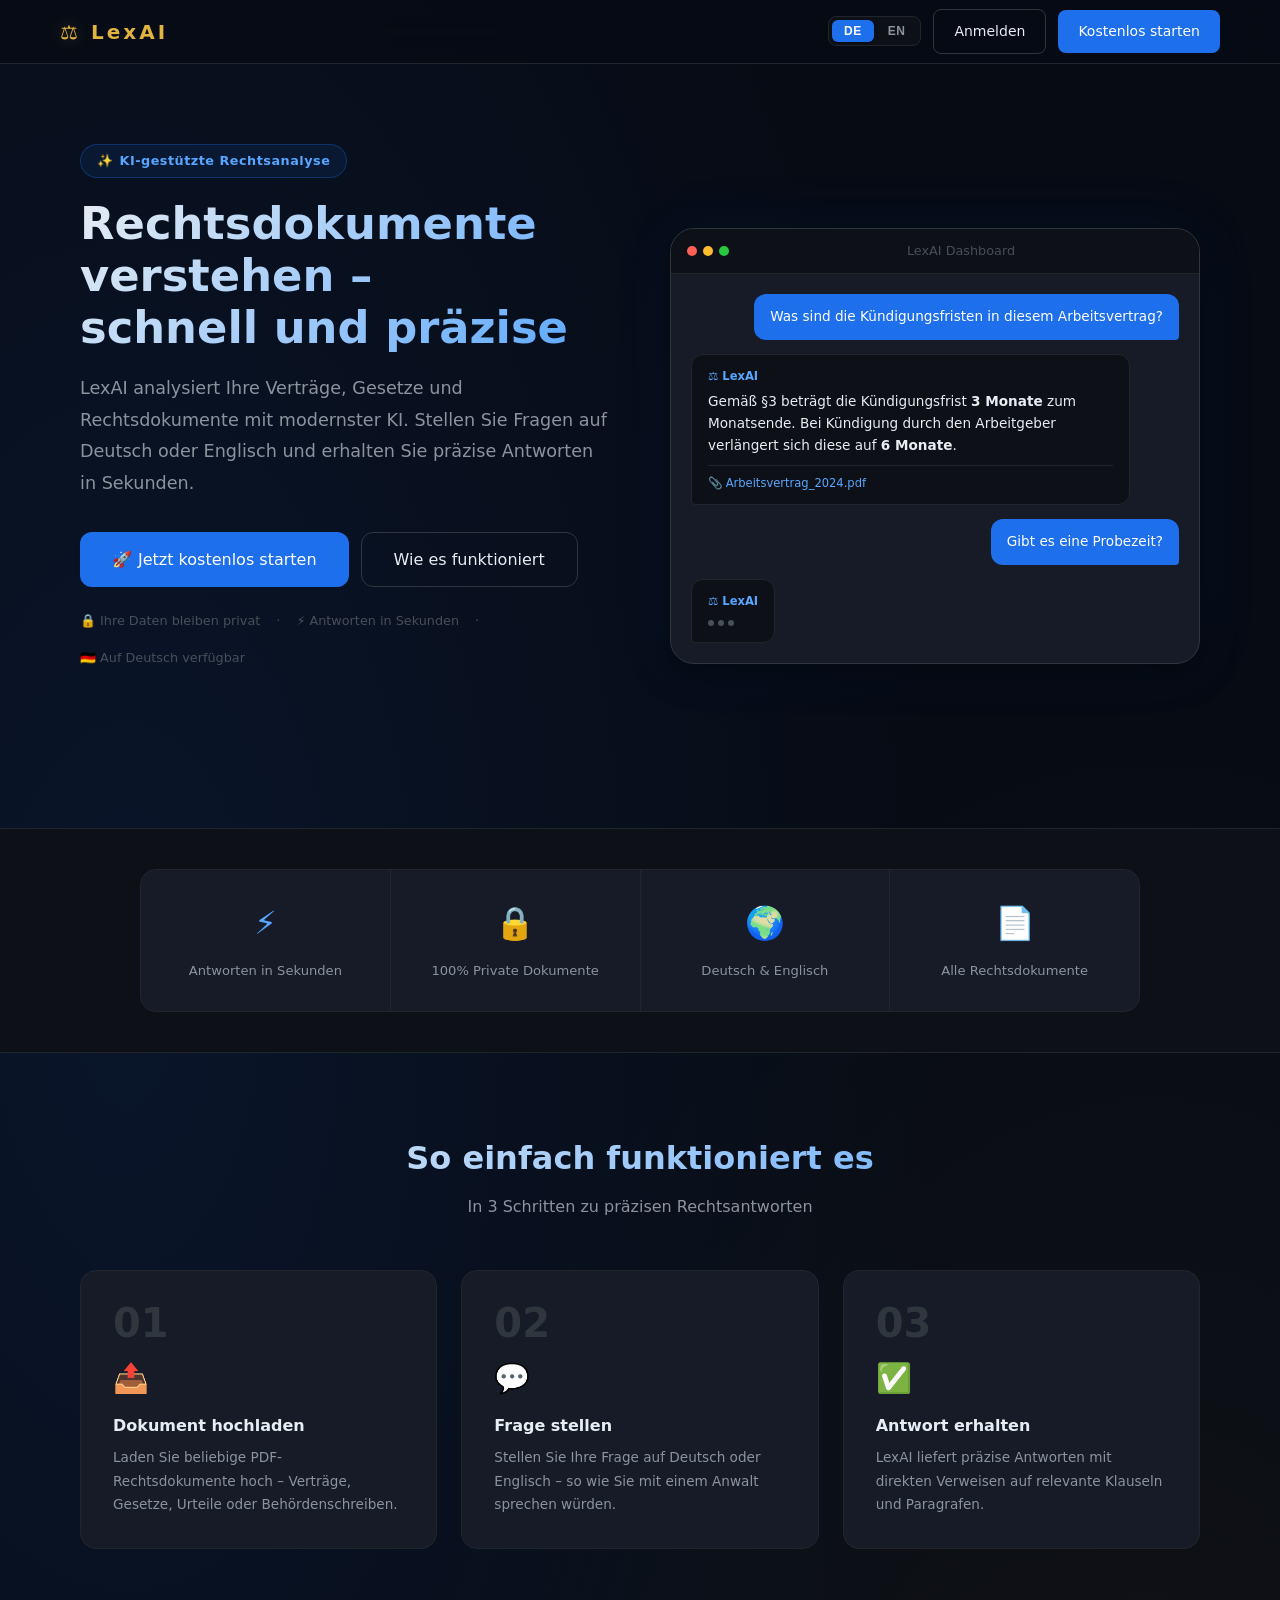
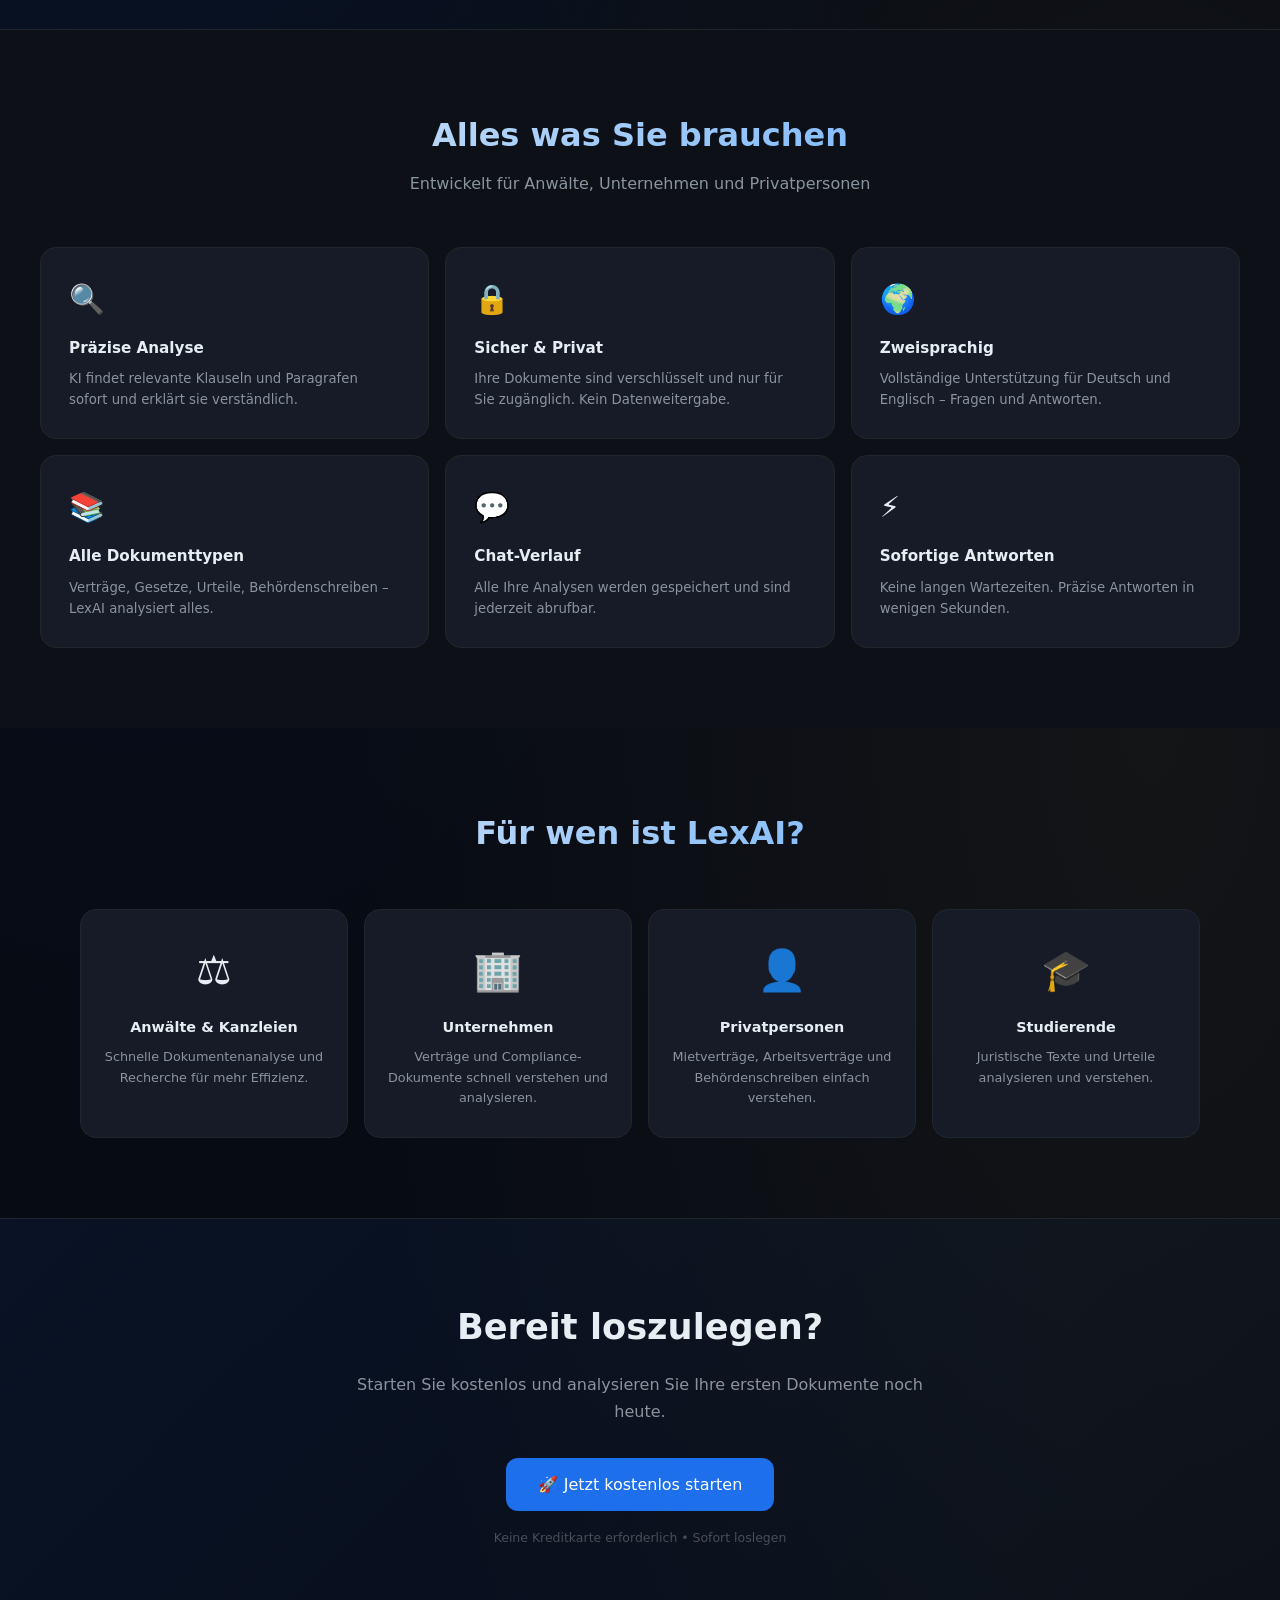
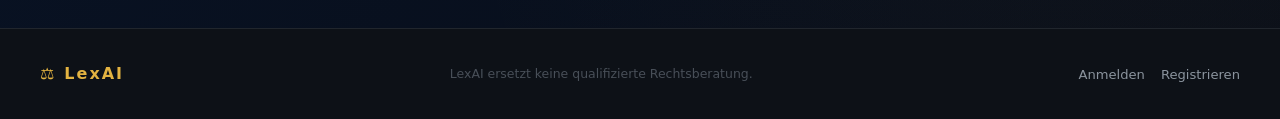
==== commit c5a83ac5: "fix: correct HTML rendering in hero section" ====
--- a/templates/index.html
+++ b/templates/index.html
@@ -57,11 +57,17 @@
           </span>
         </div>
 
-        <h1
-          data-de="Rechtsdokumente verstehen –<br>schnell und präzise"
-          data-en="Understand Legal Documents –<br>Fast and Precise"
-        >
-          Rechtsdokumente verstehen –<br />schnell und präzise
+        <h1>
+          <span
+            data-de="Rechtsdokumente verstehen –"
+            data-en="Understand Legal Documents –"
+          >
+            Rechtsdokumente verstehen –
+          </span>
+          <br />
+          <span data-de="schnell und präzise" data-en="Fast and Precise">
+            schnell und präzise
+          </span>
         </h1>
 
         <p
@@ -135,12 +141,11 @@
             </div>
             <div class="demo-message bot">
               <div class="demo-bot-header">⚖️ LexAI</div>
-              <span
-                data-de="Gemäß §3 des Arbeitsvertrags beträgt die Kündigungsfrist <strong>3 Monate</strong> zum Monatsende. Bei Kündigung durch den Arbeitgeber verlängert sich diese nach 5 Jahren auf <strong>6 Monate</strong>."
-                data-en="According to §3 of the employment contract, the notice period is <strong>3 months</strong> to the end of the month. If terminated by the employer, this extends to <strong>6 months</strong> after 5 years."
-              >
-                Gemäß §3 des Arbeitsvertrags beträgt die Kündigungsfrist
-                <strong>3 Monate</strong> zum Monatsende.
+              <span>
+                Gemäß §3 beträgt die Kündigungsfrist
+                <strong>3 Monate</strong> zum Monatsende. Bei Kündigung durch
+                den Arbeitgeber verlängert sich diese auf
+                <strong>6 Monate</strong>.
               </span>
               <div class="demo-source">📎 Arbeitsvertrag_2024.pdf</div>
             </div>
@@ -459,7 +464,6 @@
 
     <script src="/static/js/i18n.js"></script>
     <script>
-      // إذا المستخدم مسجّل دخول، روّحه للـ Dashboard
       const token = localStorage.getItem("lexai_token");
       if (token) window.location.href = "/dashboard";
     </script>
